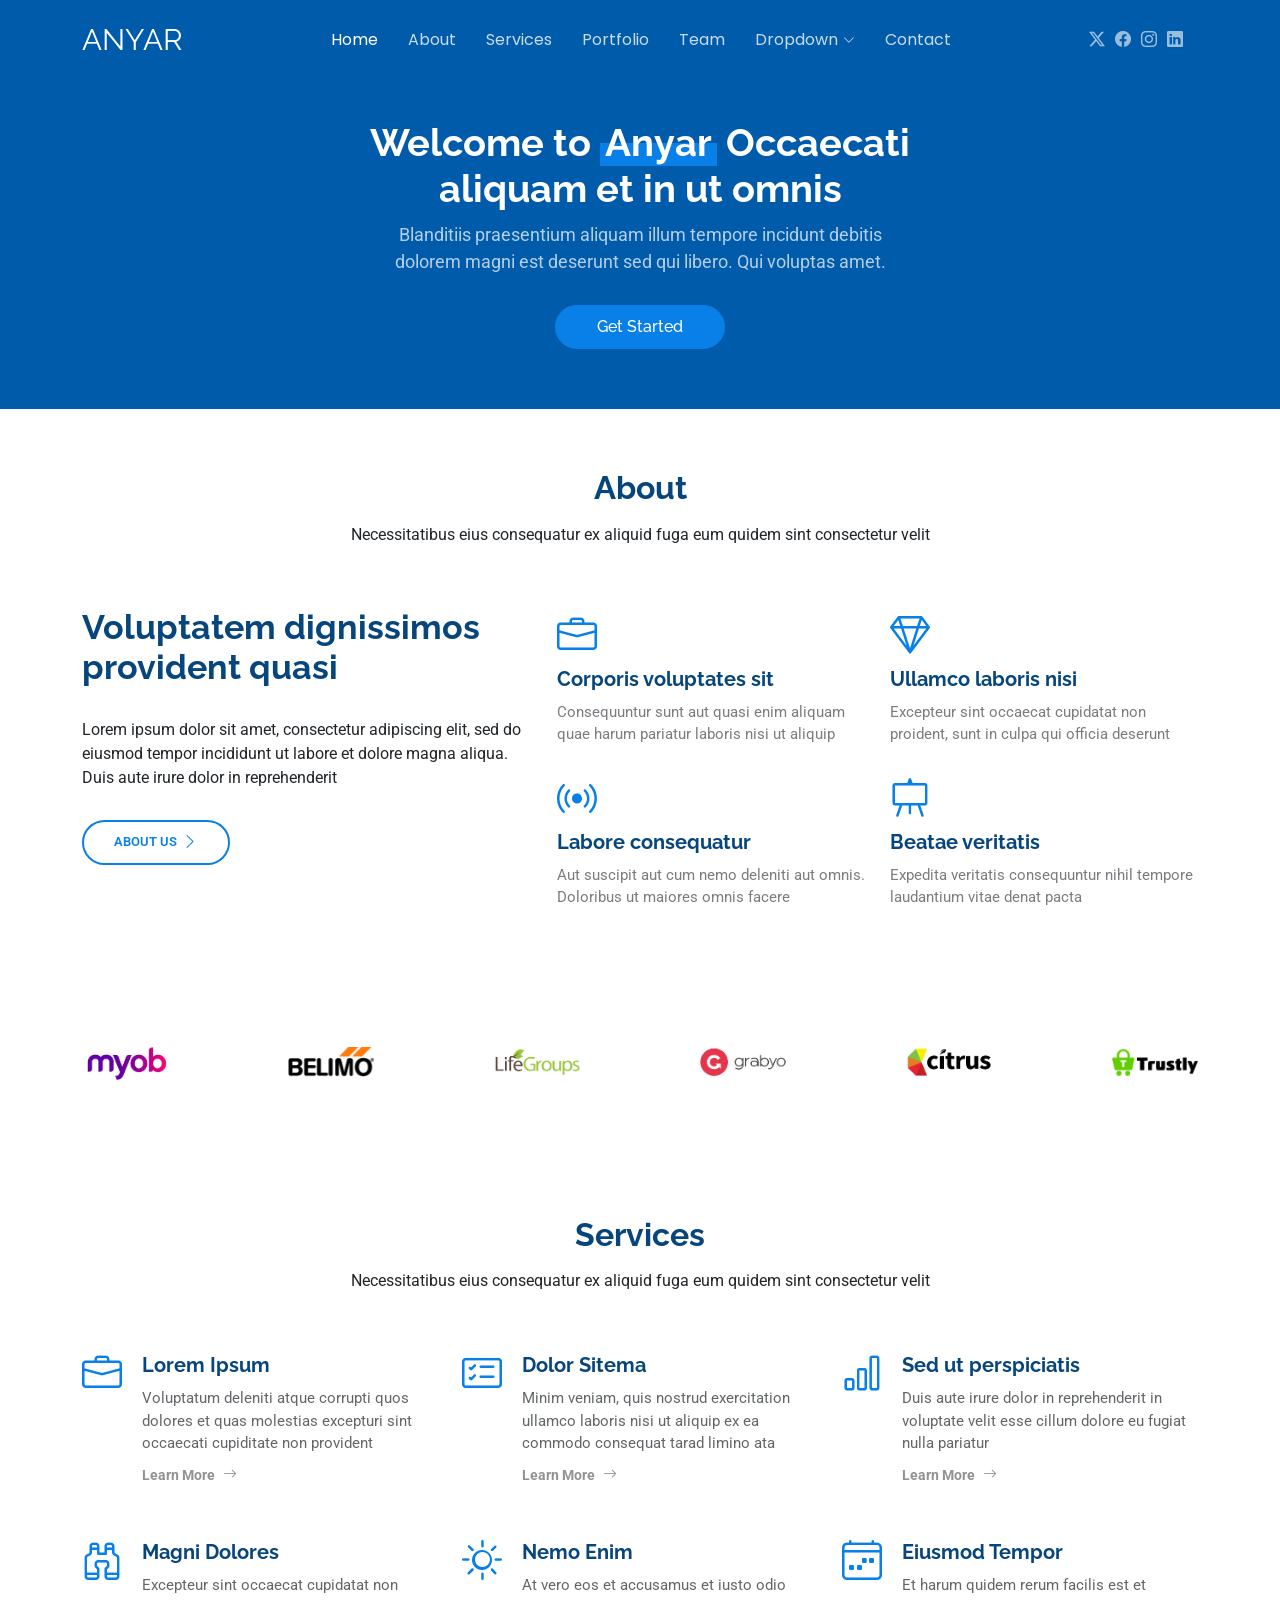
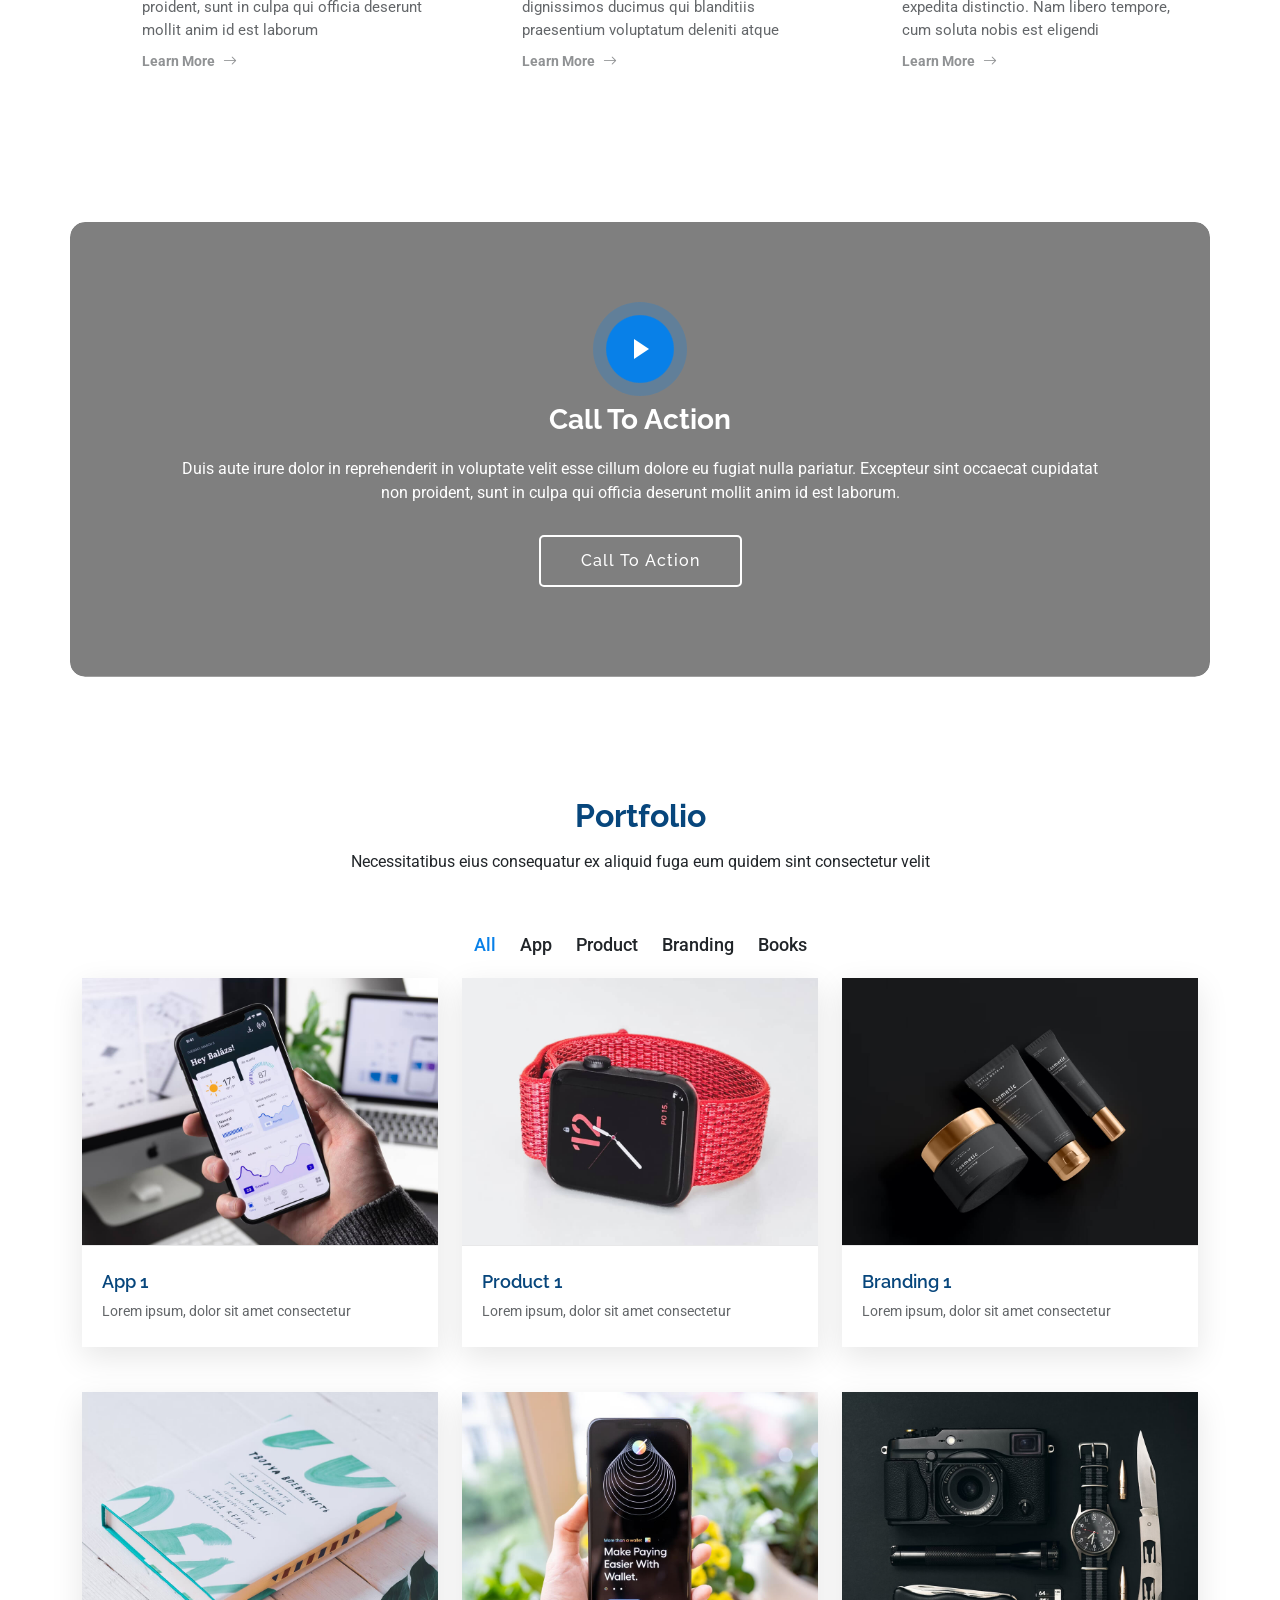
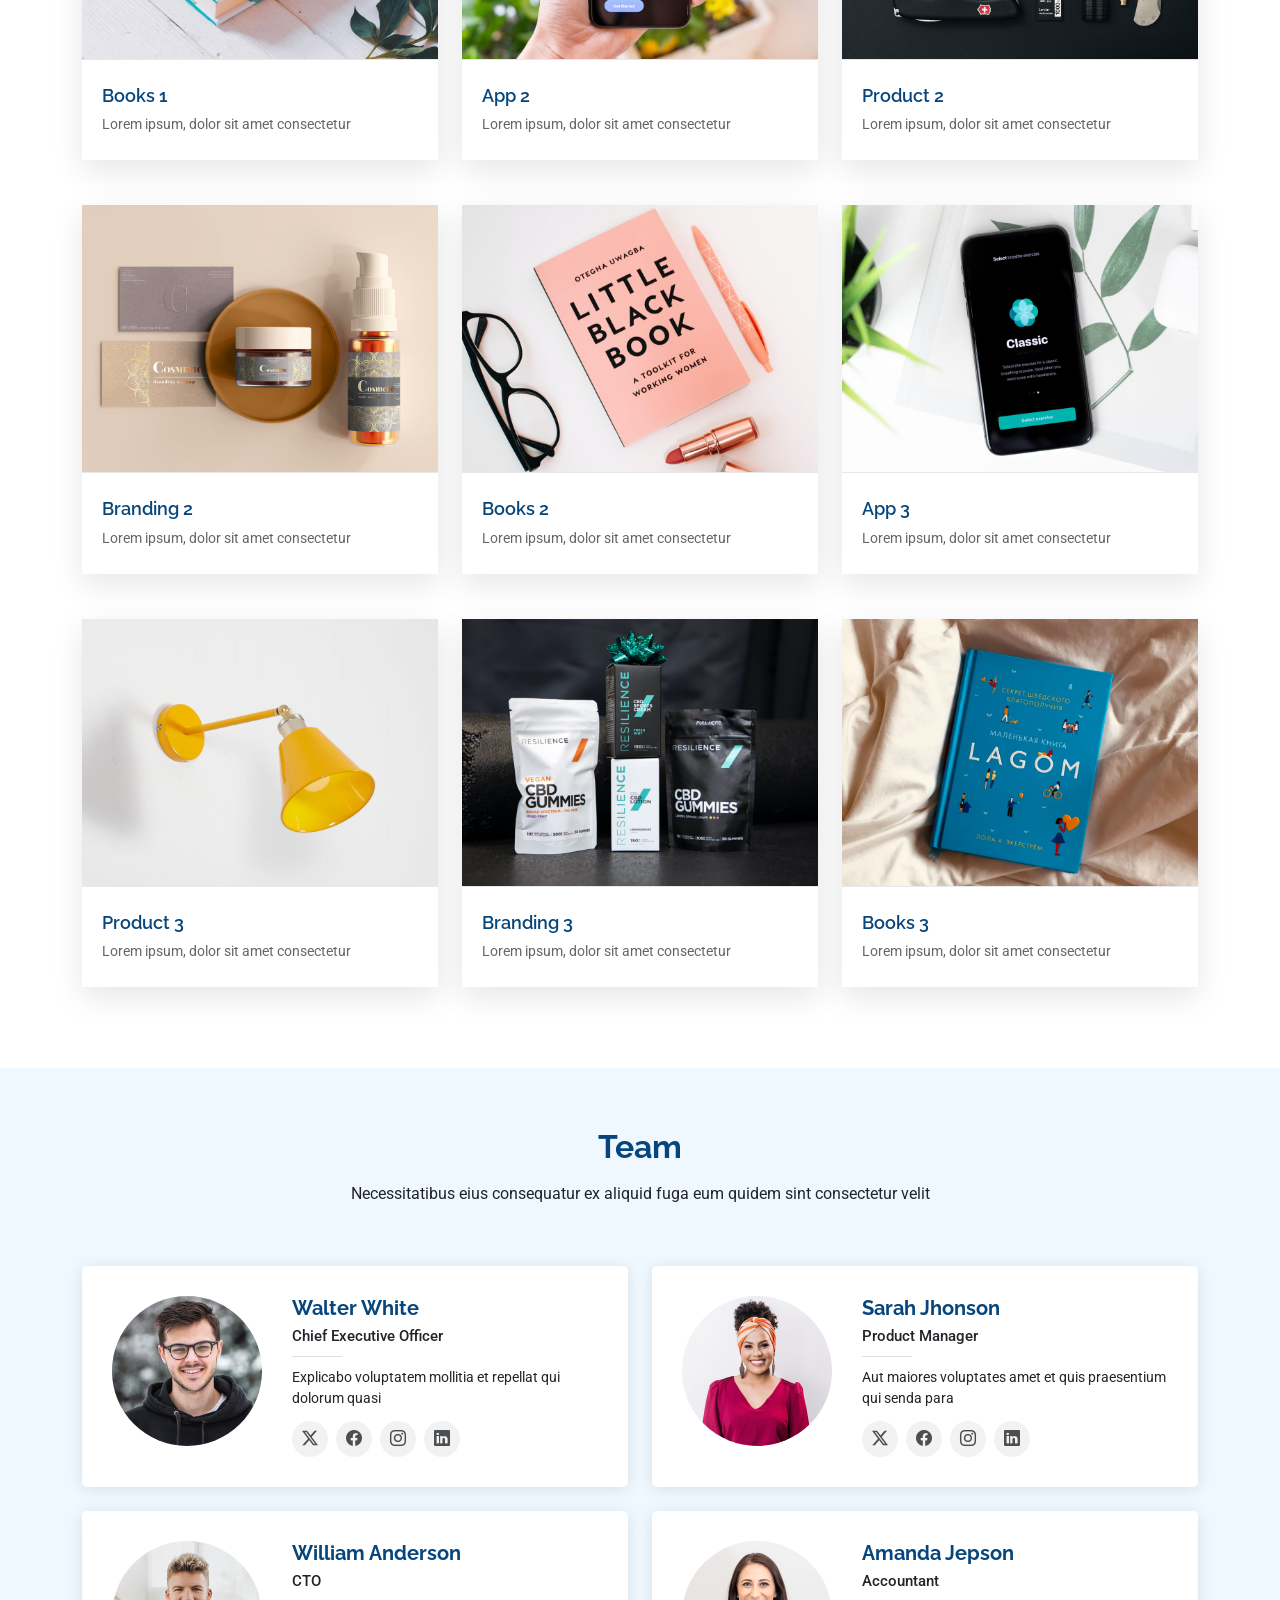
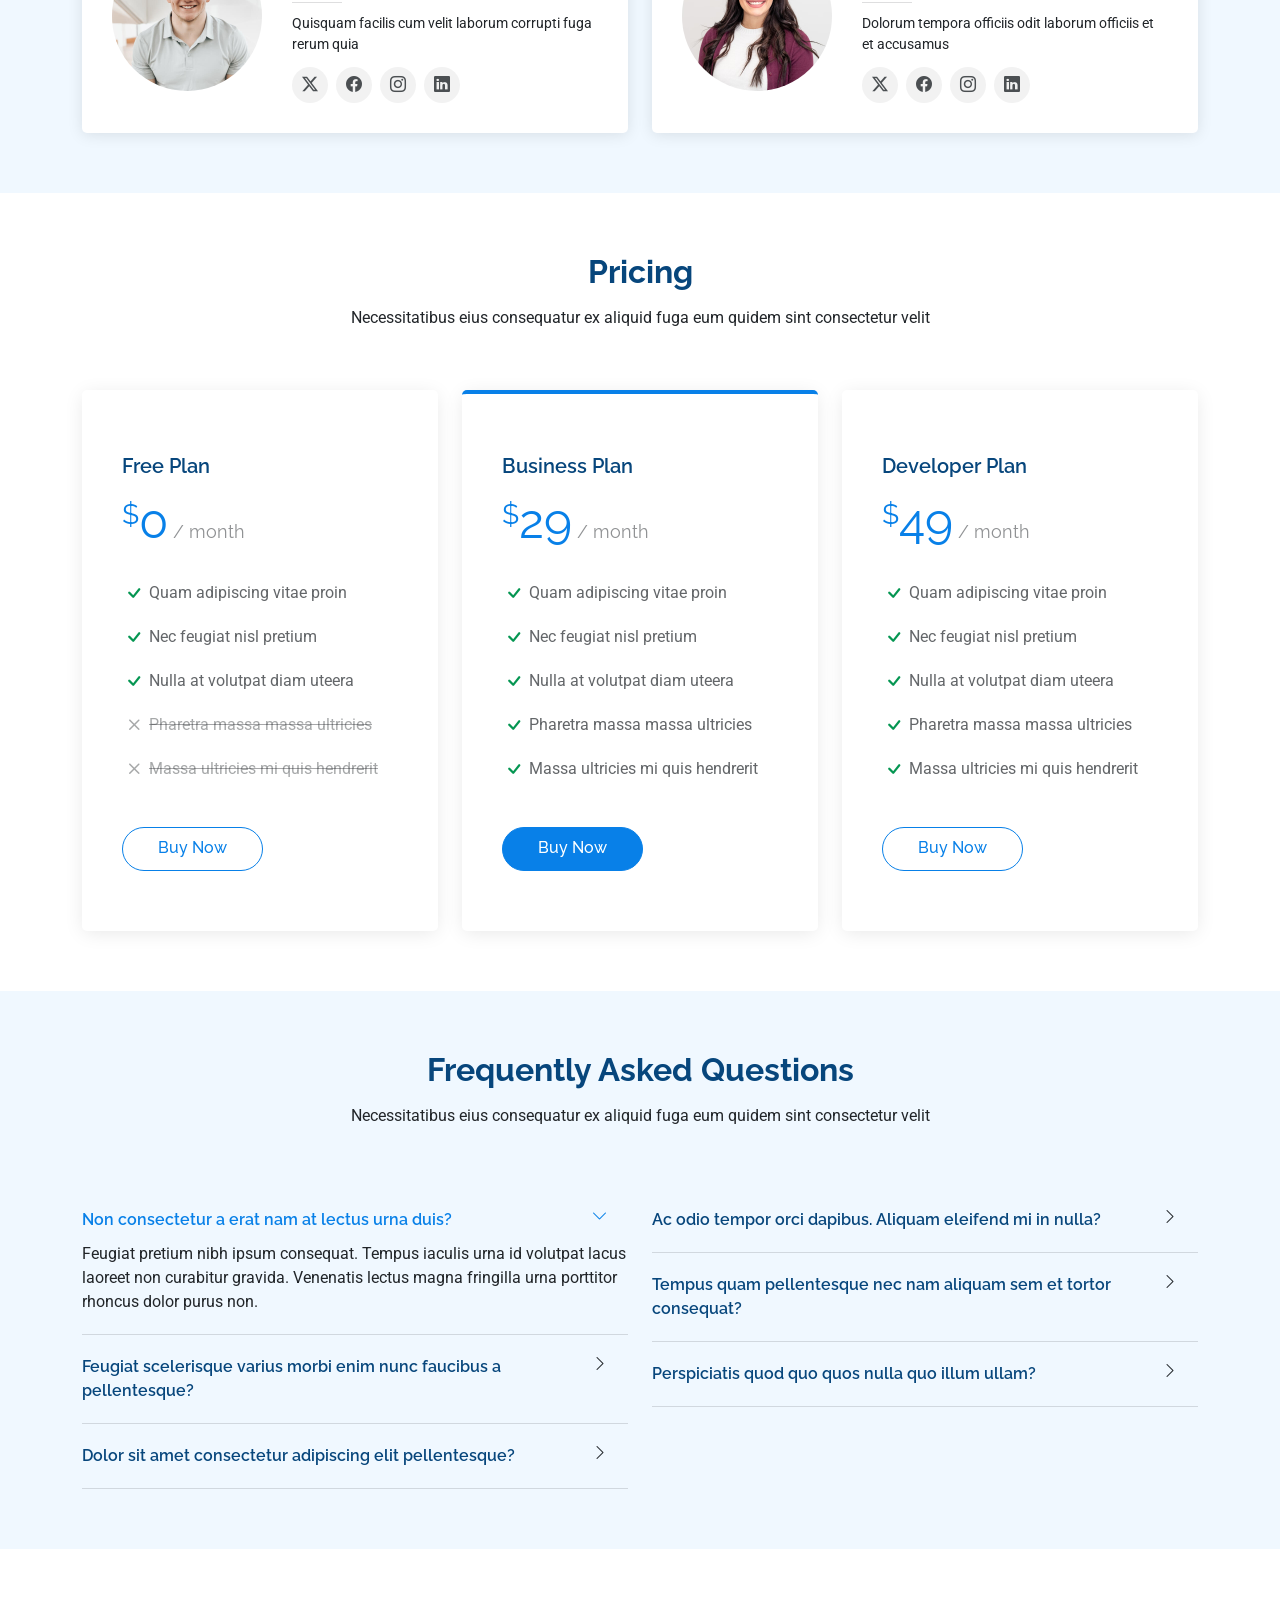
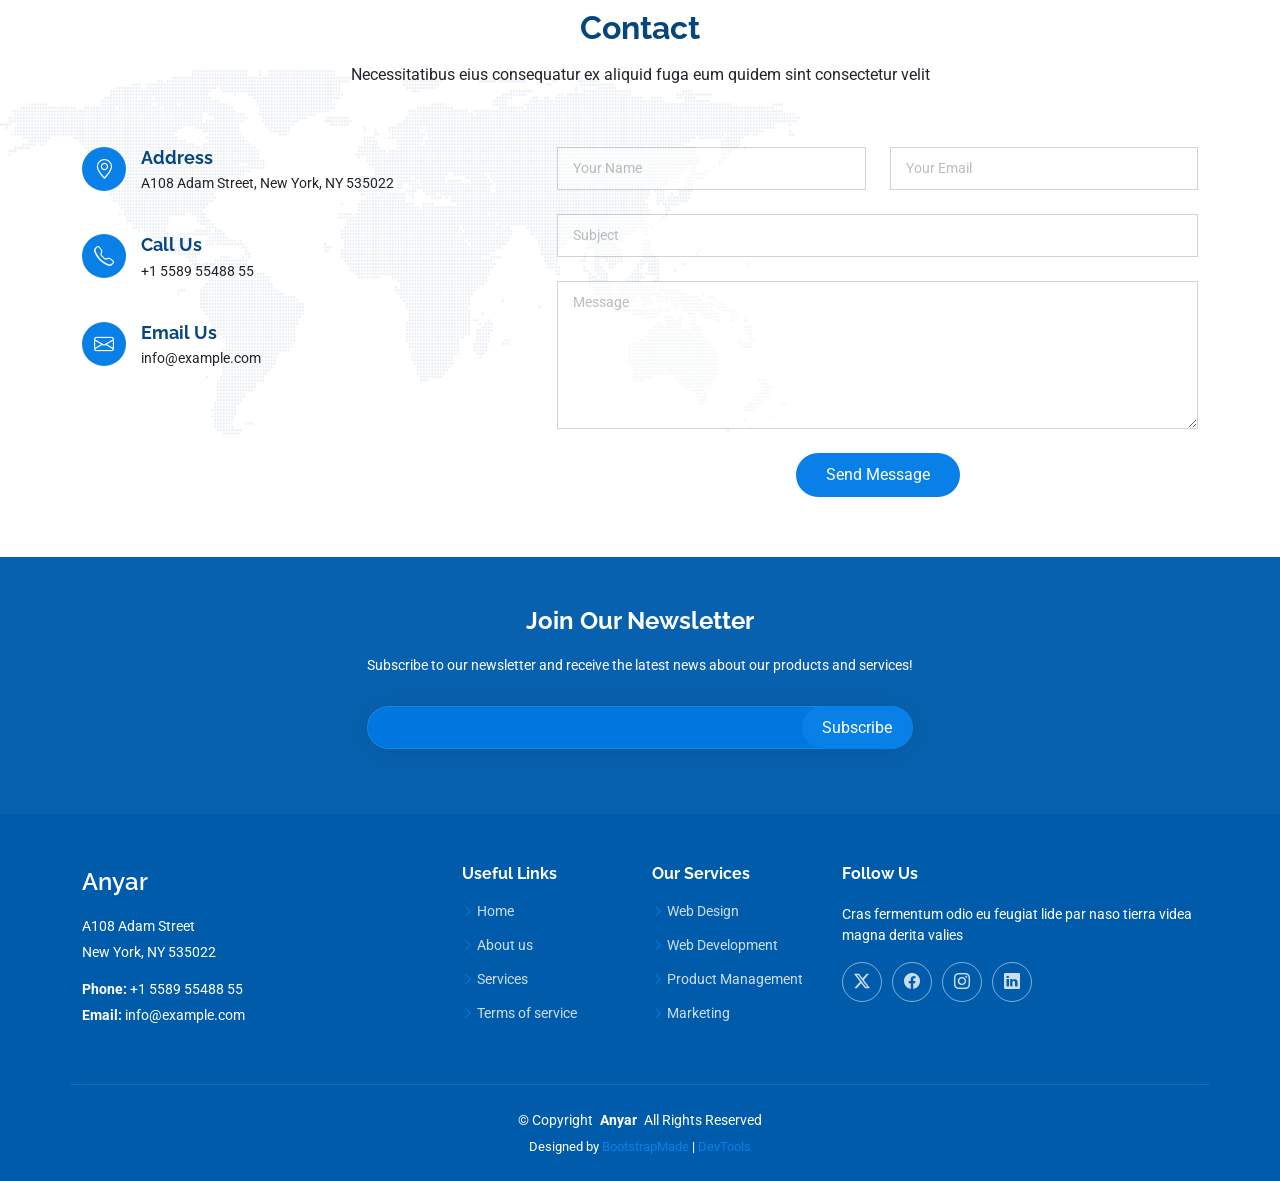
==== app_template/Anyar/index.html @ 9abf7237 "Prepare for deployment: add config and ensure all files are committed" ====
<!DOCTYPE html>
<html lang="en">

<head>
  <meta charset="utf-8">
  <meta content="width=device-width, initial-scale=1.0" name="viewport">
  <title>Index - Anyar Bootstrap Template</title>
  <meta name="description" content="">
  <meta name="keywords" content="">

  <!-- Favicons -->
  <link href="assets/img/favicon.png" rel="icon">
  <link href="assets/img/apple-touch-icon.png" rel="apple-touch-icon">

  <!-- Fonts -->
  <link href="https://fonts.googleapis.com" rel="preconnect">
  <link href="https://fonts.gstatic.com" rel="preconnect" crossorigin>
  <link href="https://fonts.googleapis.com/css2?family=Roboto:ital,wght@0,100;0,300;0,400;0,500;0,700;0,900;1,100;1,300;1,400;1,500;1,700;1,900&family=Poppins:ital,wght@0,100;0,200;0,300;0,400;0,500;0,600;0,700;0,800;0,900;1,100;1,200;1,300;1,400;1,500;1,600;1,700;1,800;1,900&family=Raleway:ital,wght@0,100;0,200;0,300;0,400;0,500;0,600;0,700;0,800;0,900;1,100;1,200;1,300;1,400;1,500;1,600;1,700;1,800;1,900&display=swap" rel="stylesheet">

  <!-- Vendor CSS Files -->
  <link href="assets/vendor/bootstrap/css/bootstrap.min.css" rel="stylesheet">
  <link href="assets/vendor/bootstrap-icons/bootstrap-icons.css" rel="stylesheet">
  <link href="assets/vendor/aos/aos.css" rel="stylesheet">
  <link href="assets/vendor/swiper/swiper-bundle.min.css" rel="stylesheet">
  <link href="assets/vendor/glightbox/css/glightbox.min.css" rel="stylesheet">

  <!-- Main CSS File -->
  <link href="assets/css/main.css" rel="stylesheet">

  <!-- =======================================================
  * Template Name: Anyar
  * Template URL: https://bootstrapmade.com/anyar-free-multipurpose-one-page-bootstrap-theme/
  * Updated: Aug 07 2024 with Bootstrap v5.3.3
  * Author: BootstrapMade.com
  * License: https://bootstrapmade.com/license/
  ======================================================== -->
</head>

<body class="index-page">

  <header id="header" class="header d-flex align-items-center fixed-top">
    <div class="container position-relative d-flex align-items-center justify-content-between">

      <a href="index.html" class="logo d-flex align-items-center me-auto me-xl-0">
        <!-- Uncomment the line below if you also wish to use an image logo -->
        <!-- <img src="assets/img/logo.png" alt=""> -->
        <h1 class="sitename">Anyar</h1>
      </a>

      <nav id="navmenu" class="navmenu">
        <ul>
          <li><a href="#hero" class="active">Home</a></li>
          <li><a href="#about">About</a></li>
          <li><a href="#services">Services</a></li>
          <li><a href="#portfolio">Portfolio</a></li>
          <li><a href="#team">Team</a></li>
          <li class="dropdown"><a href="#"><span>Dropdown</span> <i class="bi bi-chevron-down toggle-dropdown"></i></a>
            <ul>
              <li><a href="#">Dropdown 1</a></li>
              <li class="dropdown"><a href="#"><span>Deep Dropdown</span> <i class="bi bi-chevron-down toggle-dropdown"></i></a>
                <ul>
                  <li><a href="#">Deep Dropdown 1</a></li>
                  <li><a href="#">Deep Dropdown 2</a></li>
                  <li><a href="#">Deep Dropdown 3</a></li>
                  <li><a href="#">Deep Dropdown 4</a></li>
                  <li><a href="#">Deep Dropdown 5</a></li>
                </ul>
              </li>
              <li><a href="#">Dropdown 2</a></li>
              <li><a href="#">Dropdown 3</a></li>
              <li><a href="#">Dropdown 4</a></li>
            </ul>
          </li>
          <li><a href="#contact">Contact</a></li>
        </ul>
        <i class="mobile-nav-toggle d-xl-none bi bi-list"></i>
      </nav>

      <div class="header-social-links">
        <a href="#" class="twitter"><i class="bi bi-twitter-x"></i></a>
        <a href="#" class="facebook"><i class="bi bi-facebook"></i></a>
        <a href="#" class="instagram"><i class="bi bi-instagram"></i></a>
        <a href="#" class="linkedin"><i class="bi bi-linkedin"></i></a>
      </div>

    </div>
  </header>

  <main class="main">

    <!-- Hero Section -->
    <section id="hero" class="hero section dark-background">

      <div class="container">
        <div class="row justify-content-center">
          <div class="col-lg-6 text-center" data-aos="fade-up" data-aos-delay="100">
            <h2><span>Welcome to </span><span class="underlight">Anyar</span> <span>Occaecati aliquam et in ut omnis</span></h2>
            <p>Blanditiis praesentium aliquam illum tempore incidunt debitis dolorem magni est deserunt sed qui libero. Qui voluptas amet.</p>
            <a href="#about" class="btn-get-started">Get Started</a>
          </div>
        </div>
      </div>

    </section><!-- /Hero Section -->

    <!-- About Section -->
    <section id="about" class="about section">

      <!-- Section Title -->
      <div class="container section-title" data-aos="fade-up">
        <h2>About</h2>
        <p>Necessitatibus eius consequatur ex aliquid fuga eum quidem sint consectetur velit</p>
      </div><!-- End Section Title -->

      <div class="container">

        <div class="row gy-5">

          <div class="content col-xl-5 d-flex flex-column" data-aos="fade-up" data-aos-delay="100">
            <h3>Voluptatem dignissimos provident quasi</h3>
            <p>
              Lorem ipsum dolor sit amet, consectetur adipiscing elit, sed do eiusmod tempor incididunt ut labore et dolore magna aliqua. Duis aute irure dolor in reprehenderit
            </p>
            <a href="#" class="about-btn align-self-center align-self-xl-start"><span>About us</span> <i class="bi bi-chevron-right"></i></a>
          </div>

          <div class="col-xl-7" data-aos="fade-up" data-aos-delay="200">
            <div class="row gy-4">

              <div class="col-md-6 icon-box position-relative">
                <i class="bi bi-briefcase"></i>
                <h4><a href="" class="stretched-link">Corporis voluptates sit</a></h4>
                <p>Consequuntur sunt aut quasi enim aliquam quae harum pariatur laboris nisi ut aliquip</p>
              </div><!-- Icon-Box -->

              <div class="col-md-6 icon-box position-relative">
                <i class="bi bi-gem"></i>
                <h4><a href="" class="stretched-link">Ullamco laboris nisi</a></h4>
                <p>Excepteur sint occaecat cupidatat non proident, sunt in culpa qui officia deserunt</p>
              </div><!-- Icon-Box -->

              <div class="col-md-6 icon-box position-relative">
                <i class="bi bi-broadcast"></i>
                <h4><a href="" class="stretched-link">Labore consequatur</a></h4>
                <p>Aut suscipit aut cum nemo deleniti aut omnis. Doloribus ut maiores omnis facere</p>
              </div><!-- Icon-Box -->

              <div class="col-md-6 icon-box position-relative">
                <i class="bi bi-easel"></i>
                <h4><a href="" class="stretched-link">Beatae veritatis</a></h4>
                <p>Expedita veritatis consequuntur nihil tempore laudantium vitae denat pacta</p>
              </div><!-- Icon-Box -->

            </div>
          </div>

        </div>

      </div>

    </section><!-- /About Section -->

    <!-- Clients Section -->
    <section id="clients" class="clients section">

      <div class="container">

        <div class="swiper init-swiper">
          <script type="application/json" class="swiper-config">
            {
              "loop": true,
              "speed": 600,
              "autoplay": {
                "delay": 5000
              },
              "slidesPerView": "auto",
              "pagination": {
                "el": ".swiper-pagination",
                "type": "bullets",
                "clickable": true
              },
              "breakpoints": {
                "320": {
                  "slidesPerView": 2,
                  "spaceBetween": 40
                },
                "480": {
                  "slidesPerView": 3,
                  "spaceBetween": 60
                },
                "640": {
                  "slidesPerView": 4,
                  "spaceBetween": 80
                },
                "992": {
                  "slidesPerView": 6,
                  "spaceBetween": 120
                }
              }
            }
          </script>
          <div class="swiper-wrapper align-items-center">
            <div class="swiper-slide"><img src="assets/img/clients/client-1.png" class="img-fluid" alt=""></div>
            <div class="swiper-slide"><img src="assets/img/clients/client-2.png" class="img-fluid" alt=""></div>
            <div class="swiper-slide"><img src="assets/img/clients/client-3.png" class="img-fluid" alt=""></div>
            <div class="swiper-slide"><img src="assets/img/clients/client-4.png" class="img-fluid" alt=""></div>
            <div class="swiper-slide"><img src="assets/img/clients/client-5.png" class="img-fluid" alt=""></div>
            <div class="swiper-slide"><img src="assets/img/clients/client-6.png" class="img-fluid" alt=""></div>
            <div class="swiper-slide"><img src="assets/img/clients/client-7.png" class="img-fluid" alt=""></div>
            <div class="swiper-slide"><img src="assets/img/clients/client-8.png" class="img-fluid" alt=""></div>
          </div>
        </div>

      </div>

    </section><!-- /Clients Section -->

    <!-- Services Section -->
    <section id="services" class="services section">

      <!-- Section Title -->
      <div class="container section-title" data-aos="fade-up">
        <h2>Services</h2>
        <p>Necessitatibus eius consequatur ex aliquid fuga eum quidem sint consectetur velit</p>
      </div><!-- End Section Title -->

      <div class="container">

        <div class="row gy-4">

          <div class="col-lg-4 col-md-6 service-item d-flex" data-aos="fade-up" data-aos-delay="100">
            <div class="icon flex-shrink-0"><i class="bi bi-briefcase"></i></div>
            <div>
              <h4 class="title">Lorem Ipsum</h4>
              <p class="description">Voluptatum deleniti atque corrupti quos dolores et quas molestias excepturi sint occaecati cupiditate non provident</p>
              <a href="service-details.html" class="readmore stretched-link"><span>Learn More</span><i class="bi bi-arrow-right"></i></a>
            </div>
          </div>
          <!-- End Service Item -->

          <div class="col-lg-4 col-md-6 service-item d-flex" data-aos="fade-up" data-aos-delay="200">
            <div class="icon flex-shrink-0"><i class="bi bi-card-checklist"></i></div>
            <div>
              <h4 class="title">Dolor Sitema</h4>
              <p class="description">Minim veniam, quis nostrud exercitation ullamco laboris nisi ut aliquip ex ea commodo consequat tarad limino ata</p>
              <a href="service-details.html" class="readmore stretched-link"><span>Learn More</span><i class="bi bi-arrow-right"></i></a>
            </div>
          </div><!-- End Service Item -->

          <div class="col-lg-4 col-md-6 service-item d-flex" data-aos="fade-up" data-aos-delay="300">
            <div class="icon flex-shrink-0"><i class="bi bi-bar-chart"></i></div>
            <div>
              <h4 class="title">Sed ut perspiciatis</h4>
              <p class="description">Duis aute irure dolor in reprehenderit in voluptate velit esse cillum dolore eu fugiat nulla pariatur</p>
              <a href="service-details.html" class="readmore stretched-link"><span>Learn More</span><i class="bi bi-arrow-right"></i></a>
            </div>
          </div><!-- End Service Item -->

          <div class="col-lg-4 col-md-6 service-item d-flex" data-aos="fade-up" data-aos-delay="400">
            <div class="icon flex-shrink-0"><i class="bi bi-binoculars"></i></div>
            <div>
              <h4 class="title">Magni Dolores</h4>
              <p class="description">Excepteur sint occaecat cupidatat non proident, sunt in culpa qui officia deserunt mollit anim id est laborum</p>
              <a href="service-details.html" class="readmore stretched-link"><span>Learn More</span><i class="bi bi-arrow-right"></i></a>
            </div>
          </div><!-- End Service Item -->

          <div class="col-lg-4 col-md-6 service-item d-flex" data-aos="fade-up" data-aos-delay="500">
            <div class="icon flex-shrink-0"><i class="bi bi-brightness-high"></i></div>
            <div>
              <h4 class="title">Nemo Enim</h4>
              <p class="description">At vero eos et accusamus et iusto odio dignissimos ducimus qui blanditiis praesentium voluptatum deleniti atque</p>
              <a href="service-details.html" class="readmore stretched-link"><span>Learn More</span><i class="bi bi-arrow-right"></i></a>
            </div>
          </div><!-- End Service Item -->

          <div class="col-lg-4 col-md-6 service-item d-flex" data-aos="fade-up" data-aos-delay="600">
            <div class="icon flex-shrink-0"><i class="bi bi-calendar4-week"></i></div>
            <div>
              <h4 class="title">Eiusmod Tempor</h4>
              <p class="description">Et harum quidem rerum facilis est et expedita distinctio. Nam libero tempore, cum soluta nobis est eligendi</p>
              <a href="service-details.html" class="readmore stretched-link"><span>Learn More</span><i class="bi bi-arrow-right"></i></a>
            </div>
          </div><!-- End Service Item -->

        </div>

      </div>

    </section><!-- /Services Section -->

    <!-- Call To Action Section -->
    <section id="call-to-action" class="call-to-action section dark-background">

      <div class="container">
        <img src="assets/img/cta-bg.jpg" alt="">
        <div class="content row justify-content-center" data-aos="zoom-in" data-aos-delay="100">
          <div class="col-xl-10">
            <div class="text-center">
              <a href="https://www.youtube.com/watch?v=Y7f98aduVJ8" class="glightbox pulsating-play-btn"></a>
              <h3>Call To Action</h3>
              <p>Duis aute irure dolor in reprehenderit in voluptate velit esse cillum dolore eu fugiat nulla pariatur. Excepteur sint occaecat cupidatat non proident, sunt in culpa qui officia deserunt mollit anim id est laborum.</p>
              <a class="cta-btn" href="#">Call To Action</a>
            </div>
          </div>
        </div>
      </div>

    </section><!-- /Call To Action Section -->

    <!-- Portfolio Section -->
    <section id="portfolio" class="portfolio section">

      <!-- Section Title -->
      <div class="container section-title" data-aos="fade-up">
        <h2>Portfolio</h2>
        <p>Necessitatibus eius consequatur ex aliquid fuga eum quidem sint consectetur velit</p>
      </div><!-- End Section Title -->

      <div class="container">

        <div class="isotope-layout" data-default-filter="*" data-layout="masonry" data-sort="original-order">

          <ul class="portfolio-filters isotope-filters" data-aos="fade-up" data-aos-delay="100">
            <li data-filter="*" class="filter-active">All</li>
            <li data-filter=".filter-app">App</li>
            <li data-filter=".filter-product">Product</li>
            <li data-filter=".filter-branding">Branding</li>
            <li data-filter=".filter-books">Books</li>
          </ul><!-- End Portfolio Filters -->

          <div class="row gy-4 isotope-container" data-aos="fade-up" data-aos-delay="200">

            <div class="col-lg-4 col-md-6 portfolio-item isotope-item filter-app">
              <div class="portfolio-content h-100">
                <a href="assets/img/portfolio/app-1.jpg" data-gallery="portfolio-gallery-app" class="glightbox"><img src="assets/img/portfolio/app-1.jpg" class="img-fluid" alt=""></a>
                <div class="portfolio-info">
                  <h4><a href="portfolio-details.html" title="More Details">App 1</a></h4>
                  <p>Lorem ipsum, dolor sit amet consectetur</p>
                </div>
              </div>
            </div><!-- End Portfolio Item -->

            <div class="col-lg-4 col-md-6 portfolio-item isotope-item filter-product">
              <div class="portfolio-content h-100">
                <a href="assets/img/portfolio/product-1.jpg" data-gallery="portfolio-gallery-app" class="glightbox"><img src="assets/img/portfolio/product-1.jpg" class="img-fluid" alt=""></a>
                <div class="portfolio-info">
                  <h4><a href="portfolio-details.html" title="More Details">Product 1</a></h4>
                  <p>Lorem ipsum, dolor sit amet consectetur</p>
                </div>
              </div>
            </div><!-- End Portfolio Item -->

            <div class="col-lg-4 col-md-6 portfolio-item isotope-item filter-branding">
              <div class="portfolio-content h-100">
                <a href="assets/img/portfolio/branding-1.jpg" data-gallery="portfolio-gallery-app" class="glightbox"><img src="assets/img/portfolio/branding-1.jpg" class="img-fluid" alt=""></a>
                <div class="portfolio-info">
                  <h4><a href="portfolio-details.html" title="More Details">Branding 1</a></h4>
                  <p>Lorem ipsum, dolor sit amet consectetur</p>
                </div>
              </div>
            </div><!-- End Portfolio Item -->

            <div class="col-lg-4 col-md-6 portfolio-item isotope-item filter-books">
              <div class="portfolio-content h-100">
                <a href="assets/img/portfolio/books-1.jpg" data-gallery="portfolio-gallery-app" class="glightbox"><img src="assets/img/portfolio/books-1.jpg" class="img-fluid" alt=""></a>
                <div class="portfolio-info">
                  <h4><a href="portfolio-details.html" title="More Details">Books 1</a></h4>
                  <p>Lorem ipsum, dolor sit amet consectetur</p>
                </div>
              </div>
            </div><!-- End Portfolio Item -->

            <div class="col-lg-4 col-md-6 portfolio-item isotope-item filter-app">
              <div class="portfolio-content h-100">
                <a href="assets/img/portfolio/app-2.jpg" data-gallery="portfolio-gallery-app" class="glightbox"><img src="assets/img/portfolio/app-2.jpg" class="img-fluid" alt=""></a>
                <div class="portfolio-info">
                  <h4><a href="portfolio-details.html" title="More Details">App 2</a></h4>
                  <p>Lorem ipsum, dolor sit amet consectetur</p>
                </div>
              </div>
            </div><!-- End Portfolio Item -->

            <div class="col-lg-4 col-md-6 portfolio-item isotope-item filter-product">
              <div class="portfolio-content h-100">
                <a href="assets/img/portfolio/product-2.jpg" data-gallery="portfolio-gallery-app" class="glightbox"><img src="assets/img/portfolio/product-2.jpg" class="img-fluid" alt=""></a>
                <div class="portfolio-info">
                  <h4><a href="portfolio-details.html" title="More Details">Product 2</a></h4>
                  <p>Lorem ipsum, dolor sit amet consectetur</p>
                </div>
              </div>
            </div><!-- End Portfolio Item -->

            <div class="col-lg-4 col-md-6 portfolio-item isotope-item filter-branding">
              <div class="portfolio-content h-100">
                <a href="assets/img/portfolio/branding-2.jpg" data-gallery="portfolio-gallery-app" class="glightbox"><img src="assets/img/portfolio/branding-2.jpg" class="img-fluid" alt=""></a>
                <div class="portfolio-info">
                  <h4><a href="portfolio-details.html" title="More Details">Branding 2</a></h4>
                  <p>Lorem ipsum, dolor sit amet consectetur</p>
                </div>
              </div>
            </div><!-- End Portfolio Item -->

            <div class="col-lg-4 col-md-6 portfolio-item isotope-item filter-books">
              <div class="portfolio-content h-100">
                <a href="assets/img/portfolio/books-2.jpg" data-gallery="portfolio-gallery-app" class="glightbox"><img src="assets/img/portfolio/books-2.jpg" class="img-fluid" alt=""></a>
                <div class="portfolio-info">
                  <h4><a href="portfolio-details.html" title="More Details">Books 2</a></h4>
                  <p>Lorem ipsum, dolor sit amet consectetur</p>
                </div>
              </div>
            </div><!-- End Portfolio Item -->

            <div class="col-lg-4 col-md-6 portfolio-item isotope-item filter-app">
              <div class="portfolio-content h-100">
                <a href="assets/img/portfolio/app-3.jpg" data-gallery="portfolio-gallery-app" class="glightbox"><img src="assets/img/portfolio/app-3.jpg" class="img-fluid" alt=""></a>
                <div class="portfolio-info">
                  <h4><a href="portfolio-details.html" title="More Details">App 3</a></h4>
                  <p>Lorem ipsum, dolor sit amet consectetur</p>
                </div>
              </div>
            </div><!-- End Portfolio Item -->

            <div class="col-lg-4 col-md-6 portfolio-item isotope-item filter-product">
              <div class="portfolio-content h-100">
                <a href="assets/img/portfolio/product-3.jpg" data-gallery="portfolio-gallery-app" class="glightbox"><img src="assets/img/portfolio/product-3.jpg" class="img-fluid" alt=""></a>
                <div class="portfolio-info">
                  <h4><a href="portfolio-details.html" title="More Details">Product 3</a></h4>
                  <p>Lorem ipsum, dolor sit amet consectetur</p>
                </div>
              </div>
            </div><!-- End Portfolio Item -->

            <div class="col-lg-4 col-md-6 portfolio-item isotope-item filter-branding">
              <div class="portfolio-content h-100">
                <a href="assets/img/portfolio/branding-3.jpg" data-gallery="portfolio-gallery-app" class="glightbox"><img src="assets/img/portfolio/branding-3.jpg" class="img-fluid" alt=""></a>
                <div class="portfolio-info">
                  <h4><a href="portfolio-details.html" title="More Details">Branding 3</a></h4>
                  <p>Lorem ipsum, dolor sit amet consectetur</p>
                </div>
              </div>
            </div><!-- End Portfolio Item -->

            <div class="col-lg-4 col-md-6 portfolio-item isotope-item filter-books">
              <div class="portfolio-content h-100">
                <a href="assets/img/portfolio/books-3.jpg" data-gallery="portfolio-gallery-app" class="glightbox"><img src="assets/img/portfolio/books-3.jpg" class="img-fluid" alt=""></a>
                <div class="portfolio-info">
                  <h4><a href="portfolio-details.html" title="More Details">Books 3</a></h4>
                  <p>Lorem ipsum, dolor sit amet consectetur</p>
                </div>
              </div>
            </div><!-- End Portfolio Item -->

          </div><!-- End Portfolio Container -->

        </div>

      </div>

    </section><!-- /Portfolio Section -->

    <!-- Team Section -->
    <section id="team" class="team section light-background">

      <!-- Section Title -->
      <div class="container section-title" data-aos="fade-up">
        <h2>Team</h2>
        <p>Necessitatibus eius consequatur ex aliquid fuga eum quidem sint consectetur velit</p>
      </div><!-- End Section Title -->

      <div class="container">

        <div class="row gy-4">

          <div class="col-lg-6" data-aos="fade-up" data-aos-delay="100">
            <div class="team-member d-flex align-items-start">
              <div class="pic"><img src="assets/img/team/team-1.jpg" class="img-fluid" alt=""></div>
              <div class="member-info">
                <h4>Walter White</h4>
                <span>Chief Executive Officer</span>
                <p>Explicabo voluptatem mollitia et repellat qui dolorum quasi</p>
                <div class="social">
                  <a href=""><i class="bi bi-twitter-x"></i></a>
                  <a href=""><i class="bi bi-facebook"></i></a>
                  <a href=""><i class="bi bi-instagram"></i></a>
                  <a href=""> <i class="bi bi-linkedin"></i> </a>
                </div>
              </div>
            </div>
          </div><!-- End Team Member -->

          <div class="col-lg-6" data-aos="fade-up" data-aos-delay="200">
            <div class="team-member d-flex align-items-start">
              <div class="pic"><img src="assets/img/team/team-2.jpg" class="img-fluid" alt=""></div>
              <div class="member-info">
                <h4>Sarah Jhonson</h4>
                <span>Product Manager</span>
                <p>Aut maiores voluptates amet et quis praesentium qui senda para</p>
                <div class="social">
                  <a href=""><i class="bi bi-twitter-x"></i></a>
                  <a href=""><i class="bi bi-facebook"></i></a>
                  <a href=""><i class="bi bi-instagram"></i></a>
                  <a href=""> <i class="bi bi-linkedin"></i> </a>
                </div>
              </div>
            </div>
          </div><!-- End Team Member -->

          <div class="col-lg-6" data-aos="fade-up" data-aos-delay="300">
            <div class="team-member d-flex align-items-start">
              <div class="pic"><img src="assets/img/team/team-3.jpg" class="img-fluid" alt=""></div>
              <div class="member-info">
                <h4>William Anderson</h4>
                <span>CTO</span>
                <p>Quisquam facilis cum velit laborum corrupti fuga rerum quia</p>
                <div class="social">
                  <a href=""><i class="bi bi-twitter-x"></i></a>
                  <a href=""><i class="bi bi-facebook"></i></a>
                  <a href=""><i class="bi bi-instagram"></i></a>
                  <a href=""> <i class="bi bi-linkedin"></i> </a>
                </div>
              </div>
            </div>
          </div><!-- End Team Member -->

          <div class="col-lg-6" data-aos="fade-up" data-aos-delay="400">
            <div class="team-member d-flex align-items-start">
              <div class="pic"><img src="assets/img/team/team-4.jpg" class="img-fluid" alt=""></div>
              <div class="member-info">
                <h4>Amanda Jepson</h4>
                <span>Accountant</span>
                <p>Dolorum tempora officiis odit laborum officiis et et accusamus</p>
                <div class="social">
                  <a href=""><i class="bi bi-twitter-x"></i></a>
                  <a href=""><i class="bi bi-facebook"></i></a>
                  <a href=""><i class="bi bi-instagram"></i></a>
                  <a href=""> <i class="bi bi-linkedin"></i> </a>
                </div>
              </div>
            </div>
          </div><!-- End Team Member -->

        </div>

      </div>

    </section><!-- /Team Section -->

    <!-- Pricing Section -->
    <section id="pricing" class="pricing section">

      <!-- Section Title -->
      <div class="container section-title" data-aos="fade-up">
        <h2>Pricing</h2>
        <p>Necessitatibus eius consequatur ex aliquid fuga eum quidem sint consectetur velit</p>
      </div><!-- End Section Title -->

      <div class="container">

        <div class="row gy-4">

          <div class="col-lg-4" data-aos="zoom-in" data-aos-delay="100">
            <div class="pricing-item">
              <h3>Free Plan</h3>
              <h4><sup>$</sup>0<span> / month</span></h4>
              <ul>
                <li><i class="bi bi-check"></i> <span>Quam adipiscing vitae proin</span></li>
                <li><i class="bi bi-check"></i> <span>Nec feugiat nisl pretium</span></li>
                <li><i class="bi bi-check"></i> <span>Nulla at volutpat diam uteera</span></li>
                <li class="na"><i class="bi bi-x"></i> <span>Pharetra massa massa ultricies</span></li>
                <li class="na"><i class="bi bi-x"></i> <span>Massa ultricies mi quis hendrerit</span></li>
              </ul>
              <a href="#" class="buy-btn">Buy Now</a>
            </div>
          </div><!-- End Pricing Item -->

          <div class="col-lg-4" data-aos="zoom-in" data-aos-delay="200">
            <div class="pricing-item featured">
              <h3>Business Plan</h3>
              <h4><sup>$</sup>29<span> / month</span></h4>
              <ul>
                <li><i class="bi bi-check"></i> <span>Quam adipiscing vitae proin</span></li>
                <li><i class="bi bi-check"></i> <span>Nec feugiat nisl pretium</span></li>
                <li><i class="bi bi-check"></i> <span>Nulla at volutpat diam uteera</span></li>
                <li><i class="bi bi-check"></i> <span>Pharetra massa massa ultricies</span></li>
                <li><i class="bi bi-check"></i> <span>Massa ultricies mi quis hendrerit</span></li>
              </ul>
              <a href="#" class="buy-btn">Buy Now</a>
            </div>
          </div><!-- End Pricing Item -->

          <div class="col-lg-4" data-aos="zoom-in" data-aos-delay="300">
            <div class="pricing-item">
              <h3>Developer Plan</h3>
              <h4><sup>$</sup>49<span> / month</span></h4>
              <ul>
                <li><i class="bi bi-check"></i> <span>Quam adipiscing vitae proin</span></li>
                <li><i class="bi bi-check"></i> <span>Nec feugiat nisl pretium</span></li>
                <li><i class="bi bi-check"></i> <span>Nulla at volutpat diam uteera</span></li>
                <li><i class="bi bi-check"></i> <span>Pharetra massa massa ultricies</span></li>
                <li><i class="bi bi-check"></i> <span>Massa ultricies mi quis hendrerit</span></li>
              </ul>
              <a href="#" class="buy-btn">Buy Now</a>
            </div>
          </div><!-- End Pricing Item -->

        </div>

      </div>

    </section><!-- /Pricing Section -->

    <!-- Faq Section -->
    <section id="faq" class="faq section light-background">

      <!-- Section Title -->
      <div class="container section-title" data-aos="fade-up">
        <h2>Frequently Asked Questions</h2>
        <p>Necessitatibus eius consequatur ex aliquid fuga eum quidem sint consectetur velit</p>
      </div><!-- End Section Title -->

      <div class="container">

        <div class="row">

          <div class="col-lg-6" data-aos="fade-up" data-aos-delay="100">

            <div class="faq-container">

              <div class="faq-item faq-active">
                <h3>Non consectetur a erat nam at lectus urna duis?</h3>
                <div class="faq-content">
                  <p>Feugiat pretium nibh ipsum consequat. Tempus iaculis urna id volutpat lacus laoreet non curabitur gravida. Venenatis lectus magna fringilla urna porttitor rhoncus dolor purus non.</p>
                </div>
                <i class="faq-toggle bi bi-chevron-right"></i>
              </div><!-- End Faq item-->

              <div class="faq-item">
                <h3>Feugiat scelerisque varius morbi enim nunc faucibus a pellentesque?</h3>
                <div class="faq-content">
                  <p>Dolor sit amet consectetur adipiscing elit pellentesque habitant morbi. Id interdum velit laoreet id donec ultrices. Fringilla phasellus faucibus scelerisque eleifend donec pretium. Est pellentesque elit ullamcorper dignissim. Mauris ultrices eros in cursus turpis massa tincidunt dui.</p>
                </div>
                <i class="faq-toggle bi bi-chevron-right"></i>
              </div><!-- End Faq item-->

              <div class="faq-item">
                <h3>Dolor sit amet consectetur adipiscing elit pellentesque?</h3>
                <div class="faq-content">
                  <p>Eleifend mi in nulla posuere sollicitudin aliquam ultrices sagittis orci. Faucibus pulvinar elementum integer enim. Sem nulla pharetra diam sit amet nisl suscipit. Rutrum tellus pellentesque eu tincidunt. Lectus urna duis convallis convallis tellus. Urna molestie at elementum eu facilisis sed odio morbi quis</p>
                </div>
                <i class="faq-toggle bi bi-chevron-right"></i>
              </div><!-- End Faq item-->

            </div>

          </div><!-- End Faq Column-->

          <div class="col-lg-6" data-aos="fade-up" data-aos-delay="200">

            <div class="faq-container">

              <div class="faq-item">
                <h3>Ac odio tempor orci dapibus. Aliquam eleifend mi in nulla?</h3>
                <div class="faq-content">
                  <p>Dolor sit amet consectetur adipiscing elit pellentesque habitant morbi. Id interdum velit laoreet id donec ultrices. Fringilla phasellus faucibus scelerisque eleifend donec pretium. Est pellentesque elit ullamcorper dignissim. Mauris ultrices eros in cursus turpis massa tincidunt dui.</p>
                </div>
                <i class="faq-toggle bi bi-chevron-right"></i>
              </div><!-- End Faq item-->

              <div class="faq-item">
                <h3>Tempus quam pellentesque nec nam aliquam sem et tortor consequat?</h3>
                <div class="faq-content">
                  <p>Molestie a iaculis at erat pellentesque adipiscing commodo. Dignissim suspendisse in est ante in. Nunc vel risus commodo viverra maecenas accumsan. Sit amet nisl suscipit adipiscing bibendum est. Purus gravida quis blandit turpis cursus in</p>
                </div>
                <i class="faq-toggle bi bi-chevron-right"></i>
              </div><!-- End Faq item-->

              <div class="faq-item">
                <h3>Perspiciatis quod quo quos nulla quo illum ullam?</h3>
                <div class="faq-content">
                  <p>Enim ea facilis quaerat voluptas quidem et dolorem. Quis et consequatur non sed in suscipit sequi. Distinctio ipsam dolore et.</p>
                </div>
                <i class="faq-toggle bi bi-chevron-right"></i>
              </div><!-- End Faq item-->

            </div>

          </div><!-- End Faq Column-->

        </div>

      </div>

    </section><!-- /Faq Section -->

    <!-- Contact Section -->
    <section id="contact" class="contact section">

      <!-- Section Title -->
      <div class="container section-title" data-aos="fade-up">
        <h2>Contact</h2>
        <p>Necessitatibus eius consequatur ex aliquid fuga eum quidem sint consectetur velit</p>
      </div><!-- End Section Title -->

      <div class="container position-relative" data-aos="fade-up" data-aos-delay="100">

        <div class="row gy-4">

          <div class="col-lg-5">
            <div class="info-item d-flex" data-aos="fade-up" data-aos-delay="200">
              <i class="bi bi-geo-alt flex-shrink-0"></i>
              <div>
                <h3>Address</h3>
                <p>A108 Adam Street, New York, NY 535022</p>
              </div>
            </div><!-- End Info Item -->

            <div class="info-item d-flex" data-aos="fade-up" data-aos-delay="300">
              <i class="bi bi-telephone flex-shrink-0"></i>
              <div>
                <h3>Call Us</h3>
                <p>+1 5589 55488 55</p>
              </div>
            </div><!-- End Info Item -->

            <div class="info-item d-flex" data-aos="fade-up" data-aos-delay="400">
              <i class="bi bi-envelope flex-shrink-0"></i>
              <div>
                <h3>Email Us</h3>
                <p>info@example.com</p>
              </div>
            </div><!-- End Info Item -->

          </div>

          <div class="col-lg-7">
            <form action="forms/contact.php" method="post" class="php-email-form" data-aos="fade-up" data-aos-delay="500">
              <div class="row gy-4">

                <div class="col-md-6">
                  <input type="text" name="name" class="form-control" placeholder="Your Name" required="">
                </div>

                <div class="col-md-6 ">
                  <input type="email" class="form-control" name="email" placeholder="Your Email" required="">
                </div>

                <div class="col-md-12">
                  <input type="text" class="form-control" name="subject" placeholder="Subject" required="">
                </div>

                <div class="col-md-12">
                  <textarea class="form-control" name="message" rows="6" placeholder="Message" required=""></textarea>
                </div>

                <div class="col-md-12 text-center">
                  <div class="loading">Loading</div>
                  <div class="error-message"></div>
                  <div class="sent-message">Your message has been sent. Thank you!</div>

                  <button type="submit">Send Message</button>
                </div>

              </div>
            </form>
          </div><!-- End Contact Form -->

        </div>

      </div>

    </section><!-- /Contact Section -->

  </main>

  <footer id="footer" class="footer dark-background">

    <div class="footer-newsletter">
      <div class="container">
        <div class="row justify-content-center text-center">
          <div class="col-lg-6">
            <h4>Join Our Newsletter</h4>
            <p>Subscribe to our newsletter and receive the latest news about our products and services!</p>
            <form action="forms/newsletter.php" method="post" class="php-email-form">
              <div class="newsletter-form"><input type="email" name="email"><input type="submit" value="Subscribe"></div>
              <div class="loading">Loading</div>
              <div class="error-message"></div>
              <div class="sent-message">Your subscription request has been sent. Thank you!</div>
            </form>
          </div>
        </div>
      </div>
    </div>

    <div class="container footer-top">
      <div class="row gy-4">
        <div class="col-lg-4 col-md-6 footer-about">
          <a href="index.html" class="d-flex align-items-center">
            <span class="sitename">Anyar</span>
          </a>
          <div class="footer-contact pt-3">
            <p>A108 Adam Street</p>
            <p>New York, NY 535022</p>
            <p class="mt-3"><strong>Phone:</strong> <span>+1 5589 55488 55</span></p>
            <p><strong>Email:</strong> <span>info@example.com</span></p>
          </div>
        </div>

        <div class="col-lg-2 col-md-3 footer-links">
          <h4>Useful Links</h4>
          <ul>
            <li><i class="bi bi-chevron-right"></i> <a href="#">Home</a></li>
            <li><i class="bi bi-chevron-right"></i> <a href="#">About us</a></li>
            <li><i class="bi bi-chevron-right"></i> <a href="#">Services</a></li>
            <li><i class="bi bi-chevron-right"></i> <a href="#">Terms of service</a></li>
          </ul>
        </div>

        <div class="col-lg-2 col-md-3 footer-links">
          <h4>Our Services</h4>
          <ul>
            <li><i class="bi bi-chevron-right"></i> <a href="#">Web Design</a></li>
            <li><i class="bi bi-chevron-right"></i> <a href="#">Web Development</a></li>
            <li><i class="bi bi-chevron-right"></i> <a href="#">Product Management</a></li>
            <li><i class="bi bi-chevron-right"></i> <a href="#">Marketing</a></li>
          </ul>
        </div>

        <div class="col-lg-4 col-md-12">
          <h4>Follow Us</h4>
          <p>Cras fermentum odio eu feugiat lide par naso tierra videa magna derita valies</p>
          <div class="social-links d-flex">
            <a href=""><i class="bi bi-twitter-x"></i></a>
            <a href=""><i class="bi bi-facebook"></i></a>
            <a href=""><i class="bi bi-instagram"></i></a>
            <a href=""><i class="bi bi-linkedin"></i></a>
          </div>
        </div>

      </div>
    </div>

    <div class="container copyright text-center mt-4">
      <p>© <span>Copyright</span> <strong class="px-1 sitename">Anyar</strong> <span>All Rights Reserved</span></p>
      <div class="credits">
        <!-- All the links in the footer should remain intact. -->
        <!-- You can delete the links only if you've purchased the pro version. -->
        <!-- Licensing information: https://bootstrapmade.com/license/ -->
        <!-- Purchase the pro version with working PHP/AJAX contact form: [buy-url] -->
        Designed by <a href="https://bootstrapmade.com/">BootstrapMade</a> | <a href="https://bootstrapmade.com/tools/">DevTools</a>
      </div>
    </div>

  </footer>

  <!-- Scroll Top -->
  <a href="#" id="scroll-top" class="scroll-top d-flex align-items-center justify-content-center"><i class="bi bi-arrow-up-short"></i></a>

  <!-- Preloader -->
  <div id="preloader"></div>

  <!-- Vendor JS Files -->
  <script src="assets/vendor/bootstrap/js/bootstrap.bundle.min.js"></script>
  <script src="assets/vendor/php-email-form/validate.js"></script>
  <script src="assets/vendor/aos/aos.js"></script>
  <script src="assets/vendor/swiper/swiper-bundle.min.js"></script>
  <script src="assets/vendor/glightbox/js/glightbox.min.js"></script>
  <script src="assets/vendor/imagesloaded/imagesloaded.pkgd.min.js"></script>
  <script src="assets/vendor/isotope-layout/isotope.pkgd.min.js"></script>

  <!-- Main JS File -->
  <script src="assets/js/main.js"></script>

</body>

</html>
---- app_template/Anyar/assets/css/main.css ----
/**
* Template Name: Anyar
* Template URL: https://bootstrapmade.com/anyar-free-multipurpose-one-page-bootstrap-theme/
* Updated: Aug 07 2024 with Bootstrap v5.3.3
* Author: BootstrapMade.com
* License: https://bootstrapmade.com/license/
*/

/*--------------------------------------------------------------
# Font & Color Variables
# Help: https://bootstrapmade.com/color-system/
--------------------------------------------------------------*/
/* Fonts */
:root {
  --default-font: "Roboto",  system-ui, -apple-system, "Segoe UI", Roboto, "Helvetica Neue", Arial, "Noto Sans", "Liberation Sans", sans-serif, "Apple Color Emoji", "Segoe UI Emoji", "Segoe UI Symbol", "Noto Color Emoji";
  --heading-font: "Raleway",  sans-serif;
  --nav-font: "Poppins",  sans-serif;
}

/* Global Colors - The following color variables are used throughout the website. Updating them here will change the color scheme of the entire website */
:root { 
  --background-color: #ffffff; /* Background color for the entire website, including individual sections */
  --default-color: #212529; /* Default color used for the majority of the text content across the entire website */
  --heading-color: #07467c; /* Color for headings, subheadings and title throughout the website */
  --accent-color: #0880e8; /* Accent color that represents your brand on the website. It's used for buttons, links, and other elements that need to stand out */
  --surface-color: #ffffff; /* The surface color is used as a background of boxed elements within sections, such as cards, icon boxes, or other elements that require a visual separation from the global background. */
  --contrast-color: #ffffff; /* Contrast color for text, ensuring readability against backgrounds of accent, heading, or default colors. */
}

/* Nav Menu Colors - The following color variables are used specifically for the navigation menu. They are separate from the global colors to allow for more customization options */
:root {
  --nav-color: rgba(255, 255, 255, 0.78);  /* The default color of the main navmenu links */
  --nav-hover-color: #ffffff; /* Applied to main navmenu links when they are hovered over or active */
  --nav-mobile-background-color: #ffffff; /* Used as the background color for mobile navigation menu */
  --nav-dropdown-background-color: #ffffff; /* Used as the background color for dropdown items that appear when hovering over primary navigation items */
  --nav-dropdown-color: #212529; /* Used for navigation links of the dropdown items in the navigation menu. */
  --nav-dropdown-hover-color: #0880e8; /* Similar to --nav-hover-color, this color is applied to dropdown navigation links when they are hovered over. */
}

/* Color Presets - These classes override global colors when applied to any section or element, providing reuse of the sam color scheme. */

.light-background {
  --background-color: #f0f8ff;
  --surface-color: #ffffff;
}

.dark-background {
  --background-color: #005cab;
  --default-color: #ffffff;
  --heading-color: #ffffff;
  --surface-color: #0077de;
  --contrast-color: #ffffff;
}

/* Smooth scroll */
:root {
  scroll-behavior: smooth;
}

/*--------------------------------------------------------------
# General Styling & Shared Classes
--------------------------------------------------------------*/
body {
  color: var(--default-color);
  background-color: var(--background-color);
  font-family: var(--default-font);
}

a {
  color: var(--accent-color);
  text-decoration: none;
  transition: 0.3s;
}

a:hover {
  color: color-mix(in srgb, var(--accent-color), transparent 25%);
  text-decoration: none;
}

h1,
h2,
h3,
h4,
h5,
h6 {
  color: var(--heading-color);
  font-family: var(--heading-font);
}

/* PHP Email Form Messages
------------------------------*/
.php-email-form .error-message {
  display: none;
  background: #df1529;
  color: #ffffff;
  text-align: left;
  padding: 15px;
  margin-bottom: 24px;
  font-weight: 600;
}

.php-email-form .sent-message {
  display: none;
  color: #ffffff;
  background: #059652;
  text-align: center;
  padding: 15px;
  margin-bottom: 24px;
  font-weight: 600;
}

.php-email-form .loading {
  display: none;
  background: var(--surface-color);
  text-align: center;
  padding: 15px;
  margin-bottom: 24px;
}

.php-email-form .loading:before {
  content: "";
  display: inline-block;
  border-radius: 50%;
  width: 24px;
  height: 24px;
  margin: 0 10px -6px 0;
  border: 3px solid var(--accent-color);
  border-top-color: var(--surface-color);
  animation: php-email-form-loading 1s linear infinite;
}

@keyframes php-email-form-loading {
  0% {
    transform: rotate(0deg);
  }

  100% {
    transform: rotate(360deg);
  }
}

/* Pulsating Play Button
------------------------------*/
.pulsating-play-btn {
  width: 94px;
  height: 94px;
  background: radial-gradient(var(--accent-color) 50%, color-mix(in srgb, var(--accent-color), transparent 75%) 52%);
  border-radius: 50%;
  display: block;
  position: relative;
  overflow: hidden;
}

.pulsating-play-btn:before {
  content: "";
  position: absolute;
  width: 120px;
  height: 120px;
  animation-delay: 0s;
  animation: pulsate-play-btn 2s;
  animation-direction: forwards;
  animation-iteration-count: infinite;
  animation-timing-function: steps;
  opacity: 1;
  border-radius: 50%;
  border: 5px solid color-mix(in srgb, var(--accent-color), transparent 30%);
  top: -15%;
  left: -15%;
  background: rgba(198, 16, 0, 0);
}

.pulsating-play-btn:after {
  content: "";
  position: absolute;
  left: 50%;
  top: 50%;
  transform: translateX(-40%) translateY(-50%);
  width: 0;
  height: 0;
  border-top: 10px solid transparent;
  border-bottom: 10px solid transparent;
  border-left: 15px solid #fff;
  z-index: 100;
  transition: all 400ms cubic-bezier(0.55, 0.055, 0.675, 0.19);
}

.pulsating-play-btn:hover:before {
  content: "";
  position: absolute;
  left: 50%;
  top: 50%;
  transform: translateX(-40%) translateY(-50%);
  width: 0;
  height: 0;
  border: none;
  border-top: 10px solid transparent;
  border-bottom: 10px solid transparent;
  border-left: 15px solid #fff;
  z-index: 200;
  animation: none;
  border-radius: 0;
}

.pulsating-play-btn:hover:after {
  border-left: 15px solid var(--accent-color);
  transform: scale(20);
}

@keyframes pulsate-play-btn {
  0% {
    transform: scale(0.6, 0.6);
    opacity: 1;
  }

  100% {
    transform: scale(1, 1);
    opacity: 0;
  }
}

/*--------------------------------------------------------------
# Global Header
--------------------------------------------------------------*/
.header {
  --background-color: rgba(255, 255, 255, 0);
  --default-color: #ffffff;
  --heading-color: #ffffff;
  color: var(--default-color);
  background-color: var(--background-color);
  padding: 10px 0;
  transition: all 0.5s;
  z-index: 997;
}

.header .logo {
  line-height: 1;
}

.header .logo img {
  max-height: 36px;
  margin-right: 8px;
}

.header .logo h1 {
  font-size: 30px;
  margin: 0;
  font-weight: 400;
  text-transform: uppercase;
  color: var(--heading-color);
}

.header .header-social-links {
  padding-right: 15px;
}

.header .header-social-links a {
  color: color-mix(in srgb, var(--default-color), transparent 40%);
  padding-left: 6px;
  display: inline-block;
  transition: 0.3s;
  font-size: 16px;
}

.header .header-social-links a:hover {
  color: var(--accent-color);
}

.header .header-social-links a i {
  line-height: 0px;
}

@media (max-width: 1200px) {
  .header .logo {
    order: 1;
  }

  .header .header-social-links {
    order: 2;
  }

  .header .navmenu {
    order: 3;
  }
}

.scrolled .header {
  box-shadow: 0px 0 18px rgba(0, 0, 0, 0.1);
}

/* Global Header on Scroll
------------------------------*/
.scrolled .header {
  --background-color: rgba(0, 78, 144, 0.9);
}

/*--------------------------------------------------------------
# Navigation Menu
--------------------------------------------------------------*/
/* Navmenu - Desktop */
@media (min-width: 1200px) {
  .navmenu {
    padding: 0;
  }

  .navmenu ul {
    margin: 0;
    padding: 0;
    display: flex;
    list-style: none;
    align-items: center;
  }

  .navmenu li {
    position: relative;
  }

  .navmenu a,
  .navmenu a:focus {
    color: var(--nav-color);
    padding: 18px 15px;
    font-size: 16px;
    font-family: var(--nav-font);
    font-weight: 400;
    display: flex;
    align-items: center;
    justify-content: space-between;
    white-space: nowrap;
    transition: 0.3s;
  }

  .navmenu a i,
  .navmenu a:focus i {
    font-size: 12px;
    line-height: 0;
    margin-left: 5px;
    transition: 0.3s;
  }

  .navmenu li:last-child a {
    padding-right: 0;
  }

  .navmenu li:hover>a,
  .navmenu .active,
  .navmenu .active:focus {
    color: var(--nav-hover-color);
  }

  .navmenu .dropdown ul {
    margin: 0;
    padding: 10px 0;
    background: var(--nav-dropdown-background-color);
    display: block;
    position: absolute;
    visibility: hidden;
    left: 14px;
    top: 130%;
    opacity: 0;
    transition: 0.3s;
    border-radius: 4px;
    z-index: 99;
    box-shadow: 0px 0px 30px rgba(0, 0, 0, 0.1);
  }

  .navmenu .dropdown ul li {
    min-width: 200px;
  }

  .navmenu .dropdown ul a {
    padding: 10px 20px;
    font-size: 15px;
    text-transform: none;
    color: var(--nav-dropdown-color);
  }

  .navmenu .dropdown ul a i {
    font-size: 12px;
  }

  .navmenu .dropdown ul a:hover,
  .navmenu .dropdown ul .active:hover,
  .navmenu .dropdown ul li:hover>a {
    color: var(--nav-dropdown-hover-color);
  }

  .navmenu .dropdown:hover>ul {
    opacity: 1;
    top: 100%;
    visibility: visible;
  }

  .navmenu .dropdown .dropdown ul {
    top: 0;
    left: -90%;
    visibility: hidden;
  }

  .navmenu .dropdown .dropdown:hover>ul {
    opacity: 1;
    top: 0;
    left: -100%;
    visibility: visible;
  }
}

/* Navmenu - Mobile */
@media (max-width: 1199px) {
  .mobile-nav-toggle {
    color: var(--nav-color);
    font-size: 28px;
    line-height: 0;
    margin-right: 10px;
    cursor: pointer;
    transition: color 0.3s;
  }

  .navmenu {
    padding: 0;
    z-index: 9997;
  }

  .navmenu ul {
    display: none;
    list-style: none;
    position: absolute;
    inset: 60px 20px 20px 20px;
    padding: 10px 0;
    margin: 0;
    border-radius: 6px;
    background-color: var(--nav-mobile-background-color);
    overflow-y: auto;
    transition: 0.3s;
    z-index: 9998;
    box-shadow: 0px 0px 30px rgba(0, 0, 0, 0.1);
  }

  .navmenu a,
  .navmenu a:focus {
    color: var(--nav-dropdown-color);
    padding: 10px 20px;
    font-family: var(--nav-font);
    font-size: 17px;
    font-weight: 500;
    display: flex;
    align-items: center;
    justify-content: space-between;
    white-space: nowrap;
    transition: 0.3s;
  }

  .navmenu a i,
  .navmenu a:focus i {
    font-size: 12px;
    line-height: 0;
    margin-left: 5px;
    width: 30px;
    height: 30px;
    display: flex;
    align-items: center;
    justify-content: center;
    border-radius: 50%;
    transition: 0.3s;
    background-color: color-mix(in srgb, var(--accent-color), transparent 90%);
  }

  .navmenu a i:hover,
  .navmenu a:focus i:hover {
    background-color: var(--accent-color);
    color: var(--contrast-color);
  }

  .navmenu a:hover,
  .navmenu .active,
  .navmenu .active:focus {
    color: var(--nav-dropdown-hover-color);
  }

  .navmenu .active i,
  .navmenu .active:focus i {
    background-color: var(--accent-color);
    color: var(--contrast-color);
    transform: rotate(180deg);
  }

  .navmenu .dropdown ul {
    position: static;
    display: none;
    z-index: 99;
    padding: 10px 0;
    margin: 10px 20px;
    background-color: var(--nav-dropdown-background-color);
    border: 1px solid color-mix(in srgb, var(--default-color), transparent 90%);
    box-shadow: none;
    transition: all 0.5s ease-in-out;
  }

  .navmenu .dropdown ul ul {
    background-color: rgba(33, 37, 41, 0.1);
  }

  .navmenu .dropdown>.dropdown-active {
    display: block;
    background-color: rgba(33, 37, 41, 0.03);
  }

  .mobile-nav-active {
    overflow: hidden;
  }

  .mobile-nav-active .mobile-nav-toggle {
    color: #fff;
    position: absolute;
    font-size: 32px;
    top: 15px;
    right: 15px;
    margin-right: 0;
    z-index: 9999;
  }

  .mobile-nav-active .navmenu {
    position: fixed;
    overflow: hidden;
    inset: 0;
    background: rgba(33, 37, 41, 0.8);
    transition: 0.3s;
  }

  .mobile-nav-active .navmenu>ul {
    display: block;
  }
}

/*--------------------------------------------------------------
# Global Footer
--------------------------------------------------------------*/
.footer {
  color: var(--default-color);
  background-color: var(--background-color);
  font-size: 14px;
  position: relative;
}

.footer .footer-newsletter {
  background-color: color-mix(in srgb, var(--default-color), transparent 97%);
  padding: 50px 0;
}

.footer .footer-newsletter h4 {
  font-size: 24px;
}

.footer .footer-newsletter .newsletter-form {
  margin-top: 30px;
  margin-bottom: 15px;
  padding: 6px 8px;
  position: relative;
  border-radius: 4px;
  background-color: var(--surface-color);
  border: 1px solid color-mix(in srgb, var(--default-color), transparent 90%);
  box-shadow: 0px 2px 25px rgba(0, 0, 0, 0.1);
  display: flex;
  transition: 0.3s;
  border-radius: 50px;
}

.footer .footer-newsletter .newsletter-form:focus-within {
  border-color: var(--accent-color);
}

.footer .footer-newsletter .newsletter-form input[type=email] {
  border: 0;
  padding: 4px;
  width: 100%;
  background-color: var(--surface-color);
  color: var(--default-color);
}

.footer .footer-newsletter .newsletter-form input[type=email]:focus-visible {
  outline: none;
}

.footer .footer-newsletter .newsletter-form input[type=submit] {
  border: 0;
  font-size: 16px;
  padding: 0 20px;
  margin: -7px -8px -7px 0;
  background: var(--accent-color);
  color: var(--contrast-color);
  transition: 0.3s;
  border-radius: 50px;
}

.footer .footer-newsletter .newsletter-form input[type=submit]:hover {
  background: color-mix(in srgb, var(--accent-color), transparent 20%);
}

.footer .footer-top {
  padding-top: 50px;
}

.footer .social-links a {
  display: flex;
  align-items: center;
  justify-content: center;
  width: 40px;
  height: 40px;
  border-radius: 50%;
  border: 1px solid color-mix(in srgb, var(--default-color), transparent 50%);
  font-size: 16px;
  color: color-mix(in srgb, var(--default-color), transparent 20%);
  margin-right: 10px;
  transition: 0.3s;
}

.footer .social-links a:hover {
  color: var(--accent-color);
  border-color: var(--accent-color);
}

.footer h4 {
  font-size: 16px;
  font-weight: bold;
  position: relative;
  padding-bottom: 12px;
}

.footer .footer-links {
  margin-bottom: 30px;
}

.footer .footer-links ul {
  list-style: none;
  padding: 0;
  margin: 0;
}

.footer .footer-links ul i {
  margin-right: 3px;
  font-size: 12px;
  line-height: 0;
  color: var(--accent-color);
}

.footer .footer-links ul li {
  padding: 10px 0;
  display: flex;
  align-items: center;
}

.footer .footer-links ul li:first-child {
  padding-top: 0;
}

.footer .footer-links ul a {
  display: inline-block;
  color: color-mix(in srgb, var(--default-color), transparent 20%);
  line-height: 1;
}

.footer .footer-links ul a:hover {
  color: var(--accent-color);
}

.footer .footer-about a {
  color: var(--heading-color);
  font-size: 24px;
  font-weight: 600;
  font-family: var(--heading-font);
}

.footer .footer-contact p {
  margin-bottom: 5px;
}

.footer .copyright {
  padding: 25px 0;
  border-top: 1px solid color-mix(in srgb, var(--default-color), transparent 90%);
}

.footer .copyright p {
  margin-bottom: 0;
}

.footer .credits {
  margin-top: 6px;
  font-size: 13px;
}

/*--------------------------------------------------------------
# Preloader
--------------------------------------------------------------*/
#preloader {
  position: fixed;
  inset: 0;
  z-index: 999999;
  overflow: hidden;
  background: var(--background-color);
  transition: all 0.6s ease-out;
}

#preloader:before {
  content: "";
  position: fixed;
  top: calc(50% - 30px);
  left: calc(50% - 30px);
  border: 6px solid #ffffff;
  border-color: var(--accent-color) transparent var(--accent-color) transparent;
  border-radius: 50%;
  width: 60px;
  height: 60px;
  animation: animate-preloader 1.5s linear infinite;
}

@keyframes animate-preloader {
  0% {
    transform: rotate(0deg);
  }

  100% {
    transform: rotate(360deg);
  }
}

/*--------------------------------------------------------------
# Scroll Top Button
--------------------------------------------------------------*/
.scroll-top {
  position: fixed;
  visibility: hidden;
  opacity: 0;
  right: 15px;
  bottom: 15px;
  z-index: 99999;
  background-color: var(--accent-color);
  width: 40px;
  height: 40px;
  border-radius: 4px;
  transition: all 0.4s;
}

.scroll-top i {
  font-size: 24px;
  color: var(--contrast-color);
  line-height: 0;
}

.scroll-top:hover {
  background-color: color-mix(in srgb, var(--accent-color), transparent 20%);
  color: var(--contrast-color);
}

.scroll-top.active {
  visibility: visible;
  opacity: 1;
}

/*--------------------------------------------------------------
# Disable aos animation delay on mobile devices
--------------------------------------------------------------*/
@media screen and (max-width: 768px) {
  [data-aos-delay] {
    transition-delay: 0 !important;
  }
}

/*--------------------------------------------------------------
# Global Page Titles & Breadcrumbs
--------------------------------------------------------------*/
.page-title {
  color: var(--default-color);
  background-color: var(--background-color);
  background-size: cover;
  background-position: center;
  background-repeat: no-repeat;
  padding: 160px 0 80px 0;
  text-align: center;
  position: relative;
}

.page-title:before {
  content: "";
  background-color: color-mix(in srgb, var(--background-color), transparent 50%);
  position: absolute;
  inset: 0;
}

.page-title h1 {
  font-size: 42px;
  font-weight: 700;
  margin-bottom: 10px;
}

.page-title .breadcrumbs a {
  color: color-mix(in srgb, var(--default-color), transparent 30%);
}

.page-title .breadcrumbs a:hover {
  color: var(--default-color);
}

.page-title .breadcrumbs ol {
  display: flex;
  flex-wrap: wrap;
  list-style: none;
  justify-content: center;
  padding: 0;
  margin: 0;
  font-size: 16px;
  font-weight: 400;
}

.page-title .breadcrumbs ol li+li {
  padding-left: 10px;
}

.page-title .breadcrumbs ol li+li::before {
  content: "/";
  display: inline-block;
  padding-right: 10px;
  color: color-mix(in srgb, var(--default-color), transparent 50%);
}

/*--------------------------------------------------------------
# Global Sections
--------------------------------------------------------------*/
section,
.section {
  color: var(--default-color);
  background-color: var(--background-color);
  padding: 60px 0;
  scroll-margin-top: 80px;
  overflow: clip;
}

@media (max-width: 1199px) {

  section,
  .section {
    scroll-margin-top: 56px;
  }
}

/*--------------------------------------------------------------
# Global Section Titles
--------------------------------------------------------------*/
.section-title {
  text-align: center;
  padding-bottom: 60px;
  position: relative;
}

.section-title h2 {
  font-size: 32px;
  font-weight: 700;
  margin-bottom: 15px;
}

.section-title p {
  margin-bottom: 0;
}

/*--------------------------------------------------------------
# Hero Section
--------------------------------------------------------------*/
.hero {
  width: 100%;
  min-height: 40vh;
  position: relative;
  padding: 120px 0 60px 0;
  display: flex;
  align-items: center;
}

.hero h2 {
  margin: 0 0 10px 0;
  font-size: 38px;
  font-weight: 700;
}

.hero h2 .underlight {
  position: relative;
  z-index: 1;
  padding: 0 5px;
  display: inline-block;
}

.hero h2 .underlight:before {
  content: "";
  position: absolute;
  height: 50%;
  bottom: 0;
  left: 0;
  right: 0;
  background: var(--accent-color);
  z-index: -1;
}

.hero p {
  color: color-mix(in srgb, var(--default-color), transparent 30%);
  margin-bottom: 30px;
  font-size: 18px;
}

@media (max-width: 768px) {
  .hero h2 {
    font-size: 32px;
  }
}

.hero .btn-get-started {
  color: var(--contrast-color);
  background: var(--accent-color);
  font-family: var(--heading-font);
  font-weight: 500;
  font-size: 16px;
  display: inline-block;
  padding: 8px 40px;
  border-radius: 50px;
  transition: 0.5s;
  border: 2px solid var(--accent-color);
}

.hero .btn-get-started:hover {
  background-color: color-mix(in srgb, var(--accent-color) 90%, white 15%);
}

/*--------------------------------------------------------------
# About Section
--------------------------------------------------------------*/
.about .content h3 {
  font-weight: 700;
  font-size: 34px;
  margin-bottom: 30px;
}

.about .content p {
  margin-bottom: 30px;
}

.about .content .about-btn {
  padding: 8px 30px 9px 30px;
  color: var(--accent-color);
  border-radius: 50px;
  transition: 0.3s;
  text-transform: uppercase;
  font-weight: 600;
  font-size: 13px;
  display: inline-flex;
  align-items: center;
  border: 2px solid var(--accent-color);
}

.about .content .about-btn i {
  font-size: 16px;
  padding-left: 5px;
}

.about .content .about-btn:hover {
  background: var(--accent-color);
  color: var(--contrast-color);
}

.about .icon-box i {
  font-size: 40px;
  color: var(--accent-color);
  margin-bottom: 10px;
}

.about .icon-box h4 {
  font-size: 20px;
  font-weight: 700;
  margin: 0 0 10px 0;
}

.about .icon-box h4 a {
  color: var(--heading-color);
  transition: 0.3s;
}

.about .icon-box p {
  font-size: 15px;
  color: color-mix(in srgb, var(--default-color), transparent 40%);
  margin-bottom: 0;
}

.about .icon-box:hover h4 a {
  color: var(--accent-color);
}

/*--------------------------------------------------------------
# Clients Section
--------------------------------------------------------------*/
.clients .swiper {
  padding: 10px 0;
}

.clients .swiper-wrapper {
  height: auto;
}

.clients .swiper-slide img {
  transition: 0.3s;
}

.clients .swiper-slide img:hover {
  transform: scale(1.1);
}

/*--------------------------------------------------------------
# Services Section
--------------------------------------------------------------*/
.services .service-item {
  position: relative;
  height: 100%;
  margin-bottom: 30px;
}

.services .service-item .icon {
  margin-right: 20px;
}

.services .service-item .icon i {
  color: var(--accent-color);
  font-size: 40px;
  line-height: 0;
  transition: 0.3s;
}

.services .service-item:hover .icon i {
  color: var(--accent-color);
}

.services .service-item .title {
  color: var(--heading-color);
  font-weight: 700;
  margin-bottom: 10px;
  font-size: 20px;
  transition: 0.3s;
}

.services .service-item .description {
  font-size: 15px;
  color: color-mix(in srgb, var(--default-color), transparent 30%);
  margin-bottom: 10px;
}

.services .service-item .readmore {
  display: flex;
  align-items: center;
  color: color-mix(in srgb, var(--default-color), transparent 50%);
  transition: 0.3s;
  font-weight: 700;
  font-size: 14px;
}

.services .service-item .readmore i {
  margin-left: 8px;
}

.services .service-item:hover .title,
.services .service-item:hover .readmore,
.services .service-item:hover .icon i {
  color: var(--accent-color);
}

/*--------------------------------------------------------------
# Call To Action Section
--------------------------------------------------------------*/
.call-to-action {
  --background-color: none;
}

.call-to-action .container {
  padding-top: 80px;
  padding-bottom: 80px;
  border-radius: 15px;
  overflow: hidden;
  position: relative;
  clip-path: inset(0 round 15px);
}

.call-to-action .container img {
  position: fixed;
  top: 0;
  left: 0;
  display: block;
  width: 100%;
  height: 100%;
  object-fit: cover;
  z-index: 1;
  border-radius: 15px;
  overflow: hidden;
}

.call-to-action .container:before {
  content: "";
  background: rgba(0, 0, 0, 0.5);
  position: absolute;
  inset: 0;
  z-index: 2;
}

.call-to-action .container .content {
  position: relative;
  z-index: 3;
}

.call-to-action h3 {
  color: var(--default-color);
  font-size: 28px;
  font-weight: 700;
  margin-bottom: 20px;
}

.call-to-action p {
  color: var(--default-color);
  margin-bottom: 20px;
}

.call-to-action .pulsating-play-btn {
  display: inline-block;
}

.call-to-action .cta-btn {
  font-family: var(--heading-font);
  font-weight: 500;
  font-size: 16px;
  letter-spacing: 1px;
  display: inline-block;
  padding: 12px 40px;
  border-radius: 5px;
  transition: 0.5s;
  margin: 10px;
  border: 2px solid var(--contrast-color);
  color: var(--contrast-color);
}

.call-to-action .cta-btn:hover {
  background: var(--accent-color);
  border: 2px solid var(--accent-color);
}

@keyframes pulsate-btn {
  0% {
    transform: scale(0.6, 0.6);
    opacity: 1;
  }

  100% {
    transform: scale(1, 1);
    opacity: 0;
  }
}

/*--------------------------------------------------------------
# Portfolio Section
--------------------------------------------------------------*/
.portfolio .portfolio-filters {
  padding: 0 0 20px 0;
  margin: 0 auto;
  list-style: none;
  text-align: center;
}

.portfolio .portfolio-filters li {
  cursor: pointer;
  display: inline-block;
  padding: 0;
  font-size: 18px;
  font-weight: 500;
  margin: 0 10px;
  line-height: 1;
  transition: all 0.3s ease-in-out;
}

.portfolio .portfolio-filters li:hover,
.portfolio .portfolio-filters li.filter-active {
  color: var(--accent-color);
}

.portfolio .portfolio-filters li:first-child {
  margin-left: 0;
}

.portfolio .portfolio-filters li:last-child {
  margin-right: 0;
}

@media (max-width: 575px) {
  .portfolio .portfolio-filters li {
    font-size: 14px;
    margin: 0 5px;
  }
}

.portfolio .portfolio-content {
  background-color: var(--surface-color);
  box-shadow: 0px 10px 30px rgba(0, 0, 0, 0.1);
  height: 100%;
  overflow: hidden;
}

.portfolio .portfolio-content img {
  transition: 0.3s;
  position: relative;
  z-index: 1;
}

.portfolio .portfolio-content .portfolio-info {
  background-color: var(--background-color);
  border-top: 1px solid color-mix(in srgb, var(--default-color), transparent 90%);
  padding: 25px 20px;
  position: relative;
  z-index: 2;
}

.portfolio .portfolio-content .portfolio-info h4 {
  font-size: 18px;
  font-weight: 600;
  padding-right: 50px;
}

.portfolio .portfolio-content .portfolio-info h4 a {
  color: var(--heading-color);
  transition: 0.3s;
}

.portfolio .portfolio-content .portfolio-info h4 a:hover {
  color: var(--accent-color);
}

.portfolio .portfolio-content .portfolio-info p {
  color: color-mix(in srgb, var(--default-color), transparent 30%);
  font-size: 14px;
  margin-bottom: 0;
  padding-right: 50px;
}

.portfolio .portfolio-content:hover img {
  transform: scale(1.1);
}

/*--------------------------------------------------------------
# Team Section
--------------------------------------------------------------*/
.team .team-member {
  background-color: var(--surface-color);
  box-shadow: 0px 2px 15px rgba(0, 0, 0, 0.1);
  position: relative;
  border-radius: 5px;
  transition: 0.5s;
  padding: 30px;
  height: 100%;
}

@media (max-width: 468px) {
  .team .team-member {
    flex-direction: column;
    justify-content: center !important;
    align-items: center !important;
  }
}

.team .team-member .pic {
  overflow: hidden;
  width: 150px;
  border-radius: 50%;
  flex-shrink: 0;
}

.team .team-member .pic img {
  transition: ease-in-out 0.3s;
}

.team .team-member:hover {
  transform: translateY(-10px);
}

.team .team-member .member-info {
  padding-left: 30px;
}

@media (max-width: 468px) {
  .team .team-member .member-info {
    padding: 30px 0 0 0;
    text-align: center;
  }
}

.team .team-member h4 {
  font-weight: 700;
  margin-bottom: 5px;
  font-size: 20px;
}

.team .team-member span {
  display: block;
  font-size: 15px;
  padding-bottom: 10px;
  position: relative;
  font-weight: 500;
}

.team .team-member span::after {
  content: "";
  position: absolute;
  display: block;
  width: 50px;
  height: 1px;
  background: color-mix(in srgb, var(--default-color), transparent 85%);
  bottom: 0;
  left: 0;
}

@media (max-width: 468px) {
  .team .team-member span::after {
    left: calc(50% - 25px);
  }
}

.team .team-member p {
  margin: 10px 0 0 0;
  font-size: 14px;
}

.team .team-member .social {
  margin-top: 12px;
  display: flex;
  align-items: center;
  justify-content: start;
  width: 100%;
}

@media (max-width: 468px) {
  .team .team-member .social {
    justify-content: center;
  }
}

.team .team-member .social a {
  background: color-mix(in srgb, var(--default-color), transparent 94%);
  transition: ease-in-out 0.3s;
  display: flex;
  align-items: center;
  justify-content: center;
  border-radius: 50px;
  width: 36px;
  height: 36px;
}

.team .team-member .social a i {
  color: color-mix(in srgb, var(--default-color), transparent 20%);
  font-size: 16px;
  margin: 0 2px;
}

.team .team-member .social a:hover {
  background: var(--accent-color);
}

.team .team-member .social a:hover i {
  color: var(--contrast-color);
}

.team .team-member .social a+a {
  margin-left: 8px;
}

/*--------------------------------------------------------------
# Pricing Section
--------------------------------------------------------------*/
.pricing .pricing-item {
  background-color: var(--surface-color);
  box-shadow: 0 3px 20px -2px rgba(0, 0, 0, 0.1);
  border-top: 4px solid var(--background-color);
  padding: 60px 40px;
  height: 100%;
  border-radius: 5px;
}

.pricing h3 {
  font-weight: 600;
  margin-bottom: 15px;
  font-size: 20px;
}

.pricing h4 {
  color: var(--accent-color);
  font-size: 48px;
  font-weight: 400;
  font-family: var(--heading-font);
  margin-bottom: 0;
}

.pricing h4 sup {
  font-size: 28px;
}

.pricing h4 span {
  color: color-mix(in srgb, var(--default-color), transparent 50%);
  font-size: 18px;
}

.pricing ul {
  padding: 20px 0;
  list-style: none;
  color: color-mix(in srgb, var(--default-color), transparent 30%);
  text-align: left;
  line-height: 20px;
}

.pricing ul li {
  padding: 10px 0;
  display: flex;
  align-items: center;
}

.pricing ul i {
  color: #059652;
  font-size: 24px;
  padding-right: 3px;
}

.pricing ul .na {
  color: color-mix(in srgb, var(--default-color), transparent 60%);
}

.pricing ul .na i {
  color: color-mix(in srgb, var(--default-color), transparent 60%);
}

.pricing ul .na span {
  text-decoration: line-through;
}

.pricing .buy-btn {
  color: var(--accent-color);
  display: inline-block;
  padding: 8px 35px 10px 35px;
  border-radius: 50px;
  transition: none;
  font-size: 16px;
  font-weight: 500;
  font-family: var(--heading-font);
  transition: 0.3s;
  border: 1px solid var(--accent-color);
}

.pricing .buy-btn:hover {
  background: var(--accent-color);
  color: var(--contrast-color);
}

.pricing .featured {
  border-top-color: var(--accent-color);
}

.pricing .featured .buy-btn {
  background: var(--accent-color);
  color: var(--contrast-color);
}

@media (max-width: 992px) {
  .pricing .box {
    max-width: 60%;
    margin: 0 auto 30px auto;
  }
}

@media (max-width: 767px) {
  .pricing .box {
    max-width: 80%;
    margin: 0 auto 30px auto;
  }
}

@media (max-width: 420px) {
  .pricing .box {
    max-width: 100%;
    margin: 0 auto 30px auto;
  }
}

/*--------------------------------------------------------------
# Faq Section
--------------------------------------------------------------*/
.faq .faq-container .faq-item {
  position: relative;
  padding: 20px 0;
  border-bottom: 1px solid color-mix(in srgb, var(--default-color), transparent 85%);
  overflow: hidden;
}

.faq .faq-container .faq-item:last-child {
  margin-bottom: 0;
}

.faq .faq-container .faq-item h3 {
  font-weight: 600;
  font-size: 16px;
  line-height: 24px;
  margin: 0 30px 0 0;
  transition: 0.3s;
  cursor: pointer;
  display: flex;
  align-items: center;
}

.faq .faq-container .faq-item h3 .num {
  color: var(--accent-color);
  padding-right: 5px;
}

.faq .faq-container .faq-item h3:hover {
  color: var(--accent-color);
}

.faq .faq-container .faq-item .faq-content {
  display: grid;
  grid-template-rows: 0fr;
  transition: 0.3s ease-in-out;
  visibility: hidden;
  opacity: 0;
}

.faq .faq-container .faq-item .faq-content p {
  margin-bottom: 0;
  overflow: hidden;
}

.faq .faq-container .faq-item .faq-toggle {
  position: absolute;
  top: 20px;
  right: 20px;
  font-size: 16px;
  line-height: 0;
  transition: 0.3s;
  cursor: pointer;
}

.faq .faq-container .faq-item .faq-toggle:hover {
  color: var(--accent-color);
}

.faq .faq-container .faq-active h3 {
  color: var(--accent-color);
}

.faq .faq-container .faq-active .faq-content {
  grid-template-rows: 1fr;
  visibility: visible;
  opacity: 1;
  padding-top: 10px;
}

.faq .faq-container .faq-active .faq-toggle {
  transform: rotate(90deg);
  color: var(--accent-color);
}

/*--------------------------------------------------------------
# Contact Section
--------------------------------------------------------------*/
.contact {
  background-image: url("../img/contact-bg.png");
  background-position: left center;
  background-repeat: no-repeat;
  position: relative;
}

@media (max-width: 640px) {
  .contact {
    background-position: center 50px;
    background-size: contain;
  }
}

.contact:before {
  content: "";
  background: color-mix(in srgb, var(--background-color), transparent 30%);
  position: absolute;
  bottom: 0;
  top: 0;
  left: 0;
  right: 0;
}

.contact .info-item+.info-item {
  margin-top: 40px;
}

.contact .info-item i {
  background: var(--accent-color);
  color: var(--contrast-color);
  font-size: 20px;
  width: 44px;
  height: 44px;
  display: flex;
  justify-content: center;
  align-items: center;
  border-radius: 50px;
  transition: all 0.3s ease-in-out;
  margin-right: 15px;
}

.contact .info-item h3 {
  padding: 0;
  font-size: 18px;
  font-weight: 700;
  margin-bottom: 5px;
}

.contact .info-item p {
  padding: 0;
  margin-bottom: 0;
  font-size: 14px;
}

.contact .php-email-form {
  height: 100%;
}

.contact .php-email-form input[type=text],
.contact .php-email-form input[type=email],
.contact .php-email-form textarea {
  font-size: 14px;
  padding: 10px 15px;
  box-shadow: none;
  border-radius: 0;
  color: var(--default-color);
  background-color: color-mix(in srgb, var(--background-color), transparent 50%);
  border-color: color-mix(in srgb, var(--default-color), transparent 80%);
}

.contact .php-email-form input[type=text]:focus,
.contact .php-email-form input[type=email]:focus,
.contact .php-email-form textarea:focus {
  border-color: var(--accent-color);
}

.contact .php-email-form input[type=text]::placeholder,
.contact .php-email-form input[type=email]::placeholder,
.contact .php-email-form textarea::placeholder {
  color: color-mix(in srgb, var(--default-color), transparent 70%);
}

.contact .php-email-form button[type=submit] {
  color: var(--contrast-color);
  background: var(--accent-color);
  border: 0;
  padding: 10px 30px;
  transition: 0.4s;
  border-radius: 50px;
}

.contact .php-email-form button[type=submit]:hover {
  background: color-mix(in srgb, var(--accent-color), transparent 20%);
}

/*--------------------------------------------------------------
# Portfolio Details Section
--------------------------------------------------------------*/
.portfolio-details .portfolio-details-slider img {
  width: 100%;
}

.portfolio-details .portfolio-details-slider .swiper-pagination {
  margin-top: 20px;
  position: relative;
}

.portfolio-details .portfolio-details-slider .swiper-pagination .swiper-pagination-bullet {
  width: 12px;
  height: 12px;
  background-color: color-mix(in srgb, var(--default-color), transparent 85%);
  opacity: 1;
}

.portfolio-details .portfolio-details-slider .swiper-pagination .swiper-pagination-bullet-active {
  background-color: var(--accent-color);
}

.portfolio-details .portfolio-info {
  background-color: var(--surface-color);
  padding: 30px;
  box-shadow: 0px 0 30px rgba(0, 0, 0, 0.1);
}

.portfolio-details .portfolio-info h3 {
  font-size: 22px;
  font-weight: 700;
  margin-bottom: 20px;
  padding-bottom: 20px;
  border-bottom: 1px solid color-mix(in srgb, var(--default-color), transparent 85%);
}

.portfolio-details .portfolio-info ul {
  list-style: none;
  padding: 0;
  font-size: 15px;
}

.portfolio-details .portfolio-info ul li+li {
  margin-top: 10px;
}

.portfolio-details .portfolio-description {
  padding-top: 30px;
}

.portfolio-details .portfolio-description h2 {
  font-size: 26px;
  font-weight: 700;
  margin-bottom: 20px;
}

.portfolio-details .portfolio-description p {
  padding: 0;
  color: color-mix(in srgb, var(--default-color), transparent 30%);
}

/*--------------------------------------------------------------
# Service Details Section
--------------------------------------------------------------*/
.service-details .services-list {
  background-color: var(--surface-color);
  padding: 10px 30px;
  border: 1px solid color-mix(in srgb, var(--default-color), transparent 90%);
  margin-bottom: 20px;
}

.service-details .services-list a {
  display: block;
  line-height: 1;
  padding: 8px 0 8px 15px;
  border-left: 3px solid color-mix(in srgb, var(--default-color), transparent 70%);
  margin: 20px 0;
  color: color-mix(in srgb, var(--default-color), transparent 20%);
  transition: 0.3s;
}

.service-details .services-list a.active {
  color: var(--heading-color);
  font-weight: 700;
  border-color: var(--accent-color);
}

.service-details .services-list a:hover {
  border-color: var(--accent-color);
}

.service-details .services-img {
  margin-bottom: 20px;
}

.service-details h3 {
  font-size: 26px;
  font-weight: 700;
}

.service-details h4 {
  font-size: 20px;
  font-weight: 700;
}

.service-details p {
  font-size: 15px;
}

.service-details ul {
  list-style: none;
  padding: 0;
  font-size: 15px;
}

.service-details ul li {
  padding: 5px 0;
  display: flex;
  align-items: center;
}

.service-details ul i {
  font-size: 20px;
  margin-right: 8px;
  color: var(--accent-color);
}

/*--------------------------------------------------------------
# Starter Section Section
--------------------------------------------------------------*/
.starter-section {
  /* Add your styles here */
}
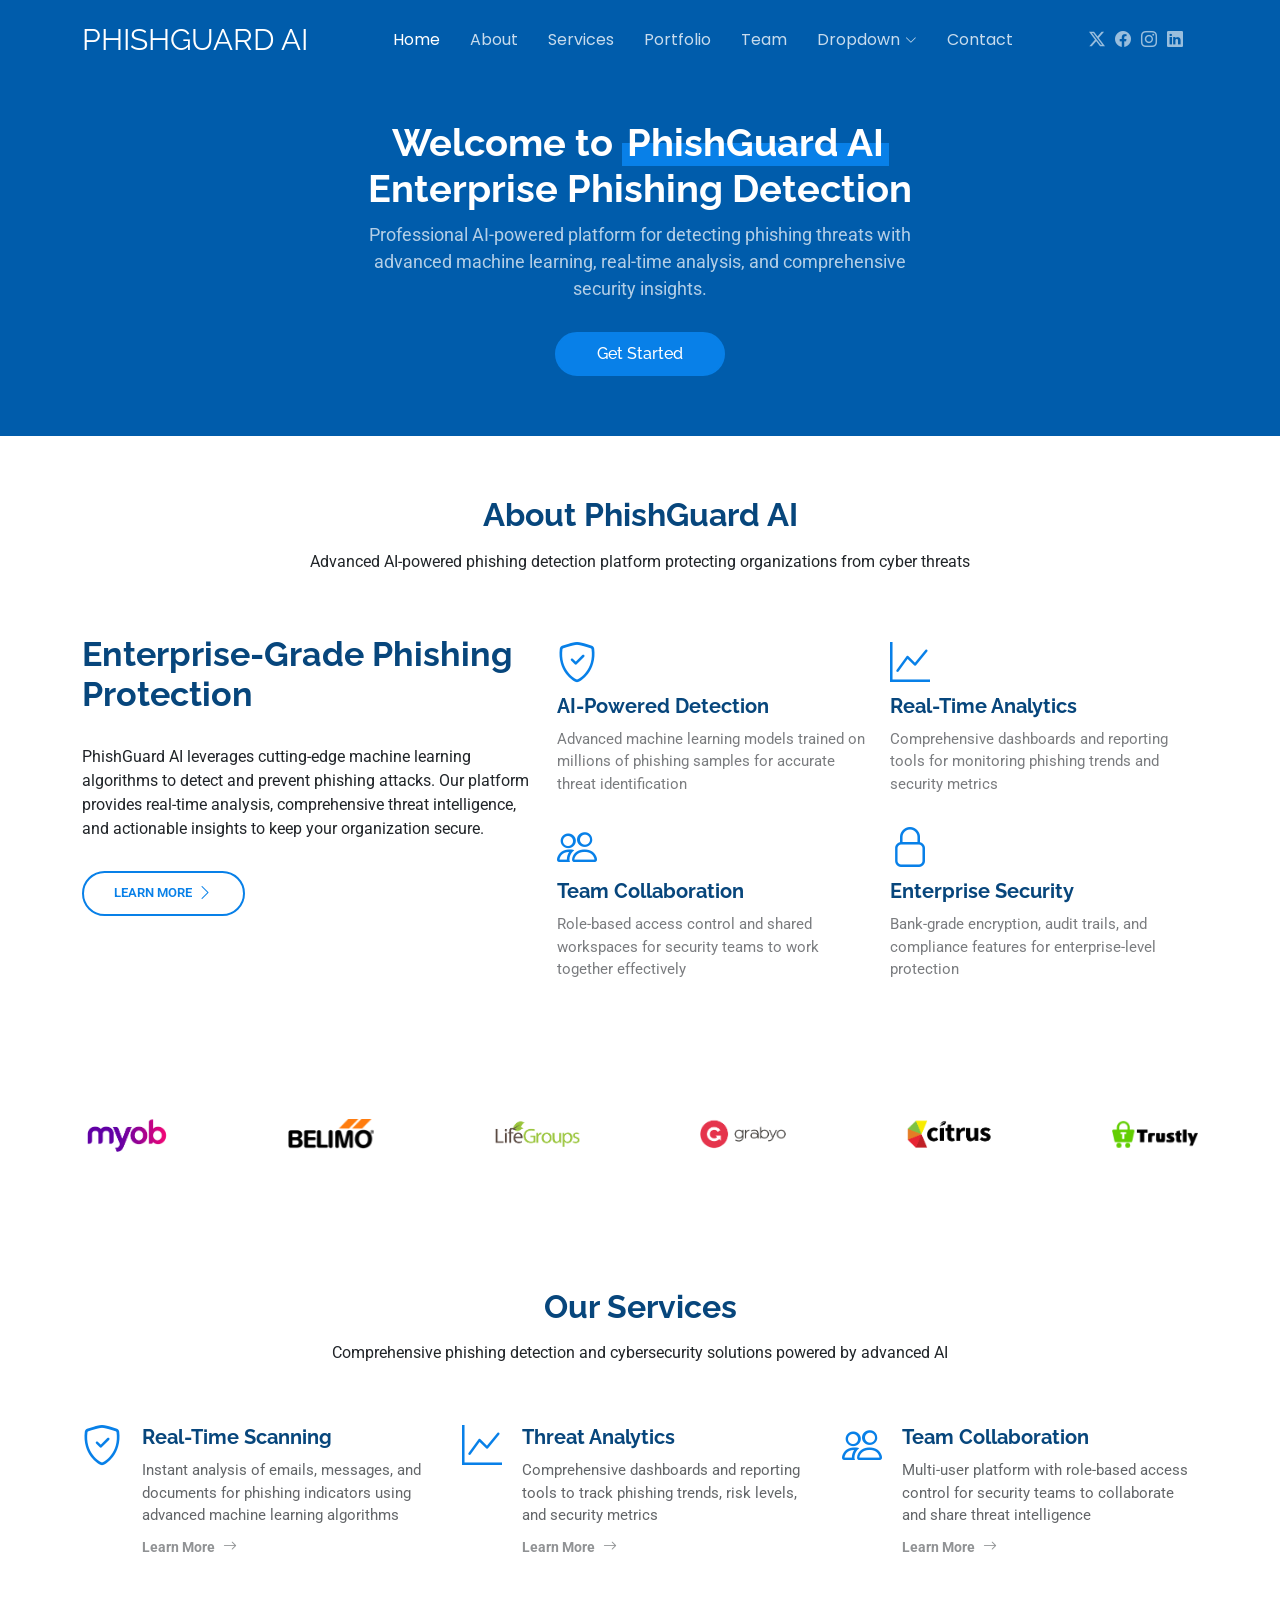
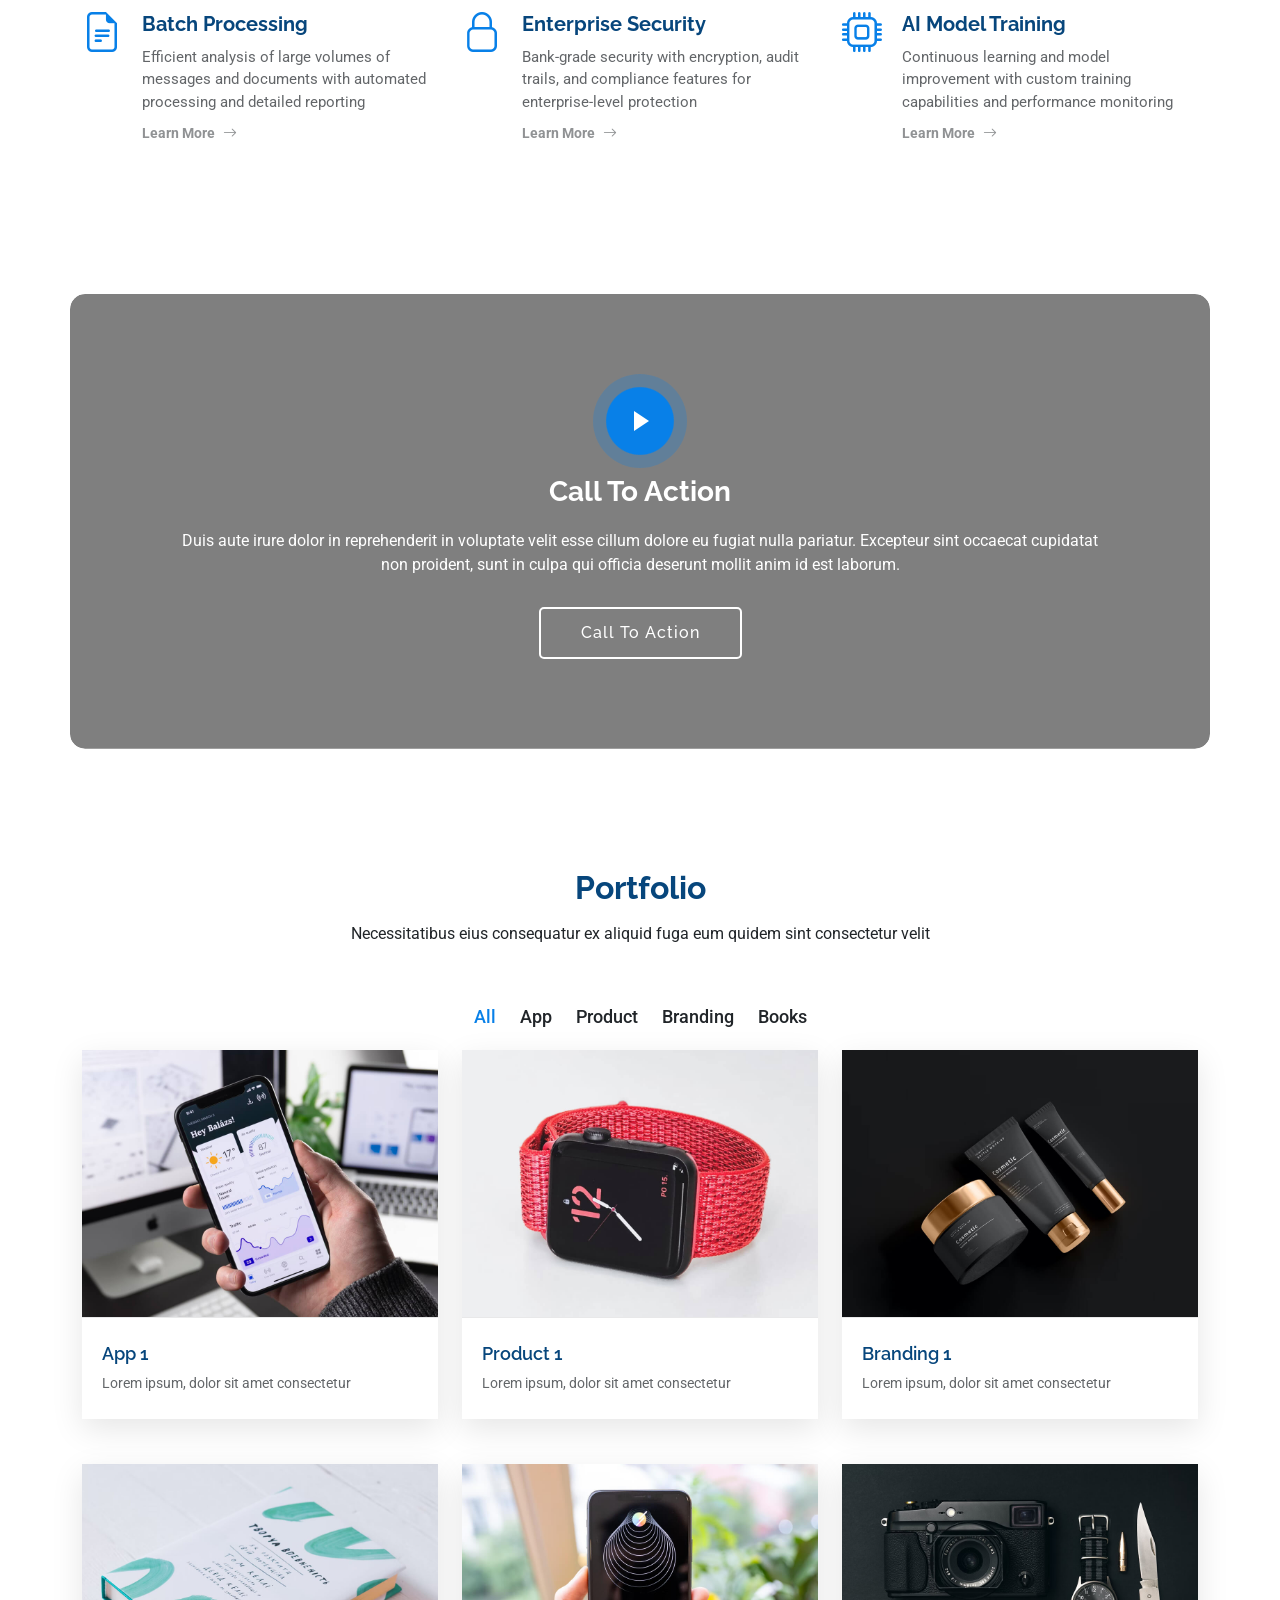
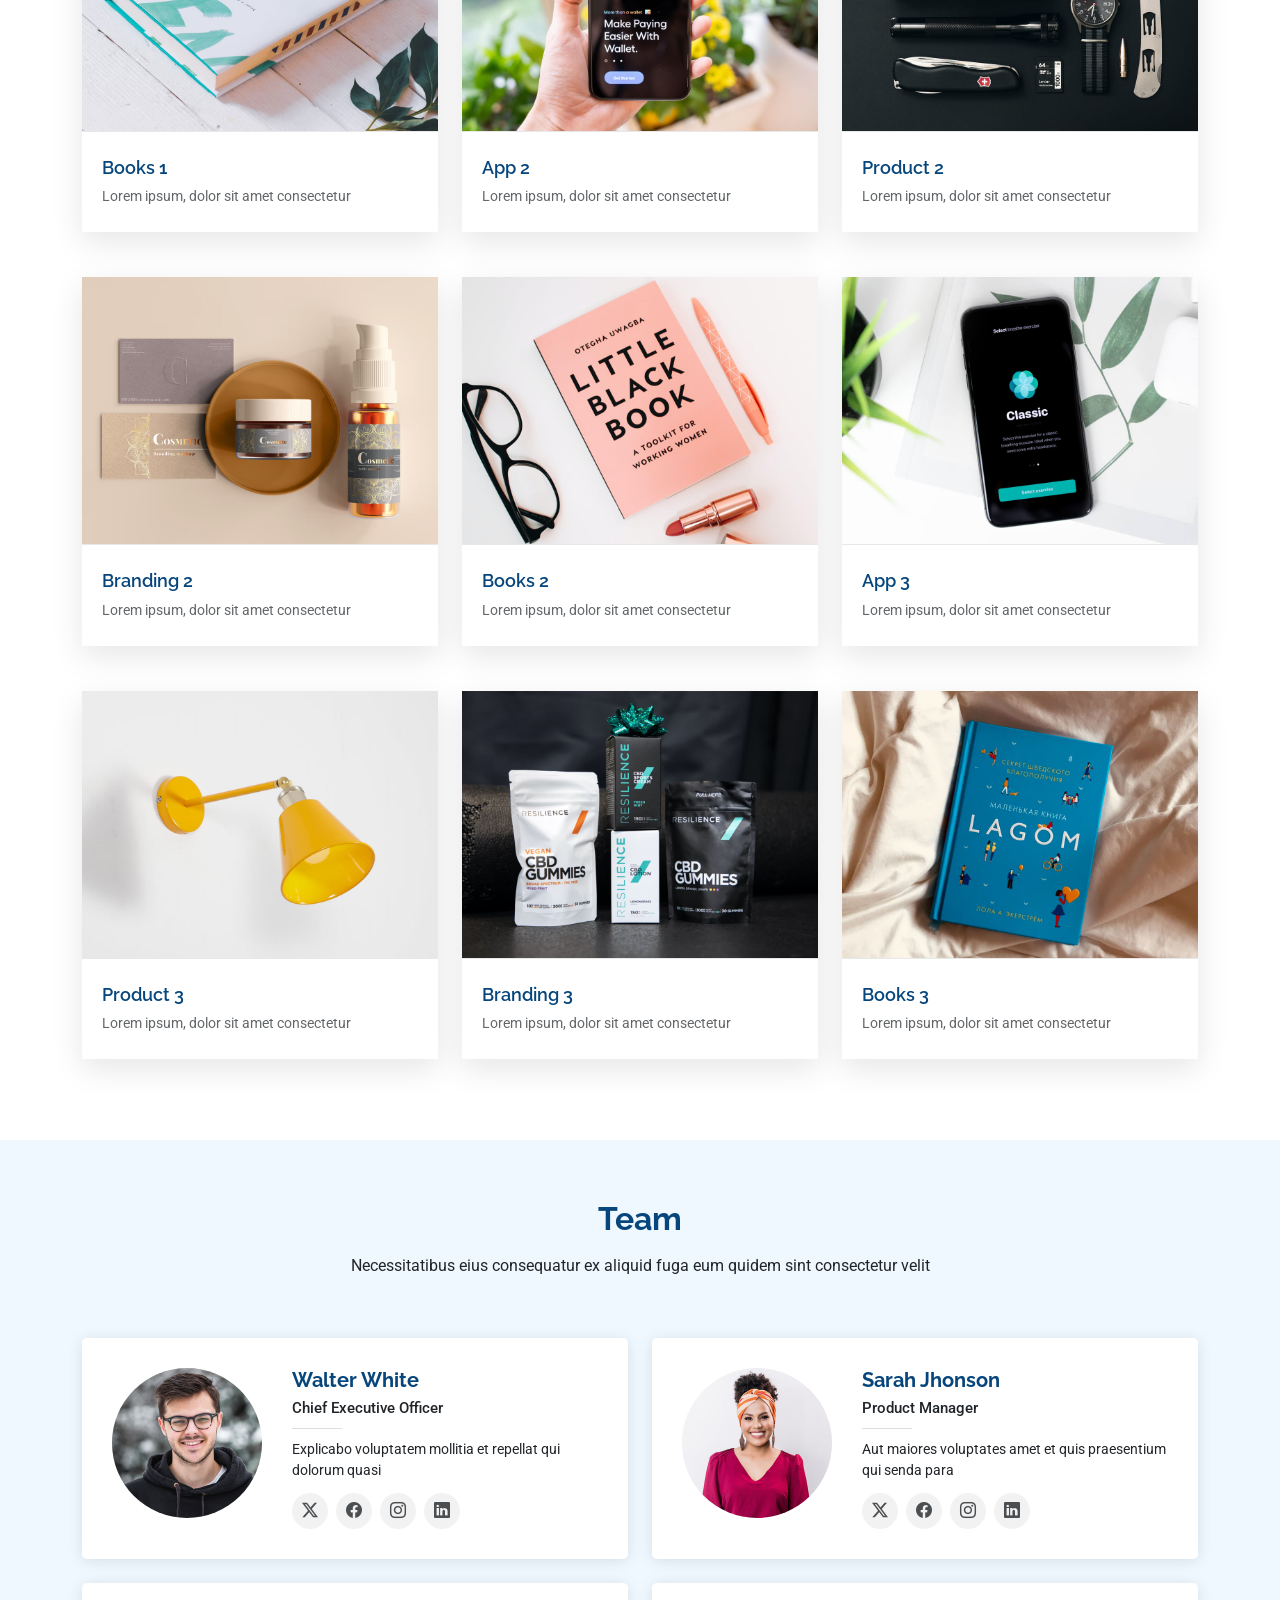
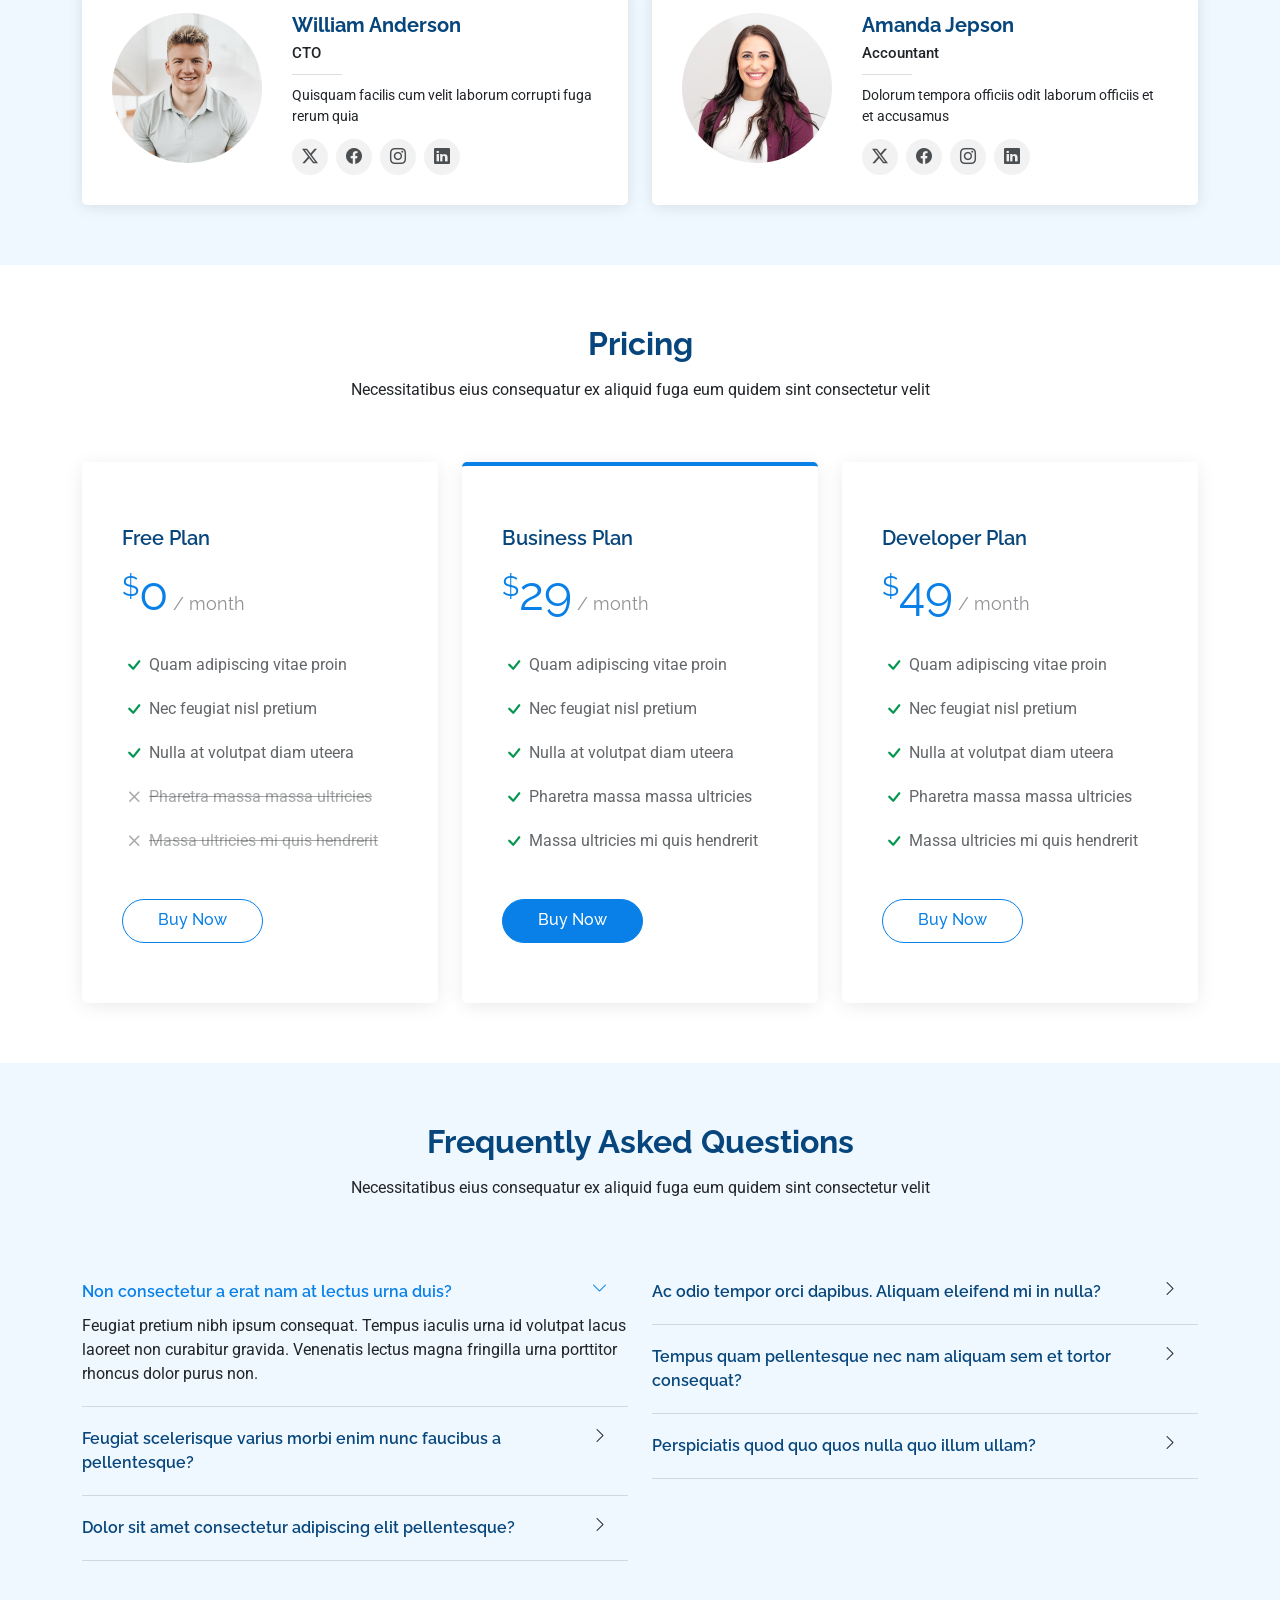
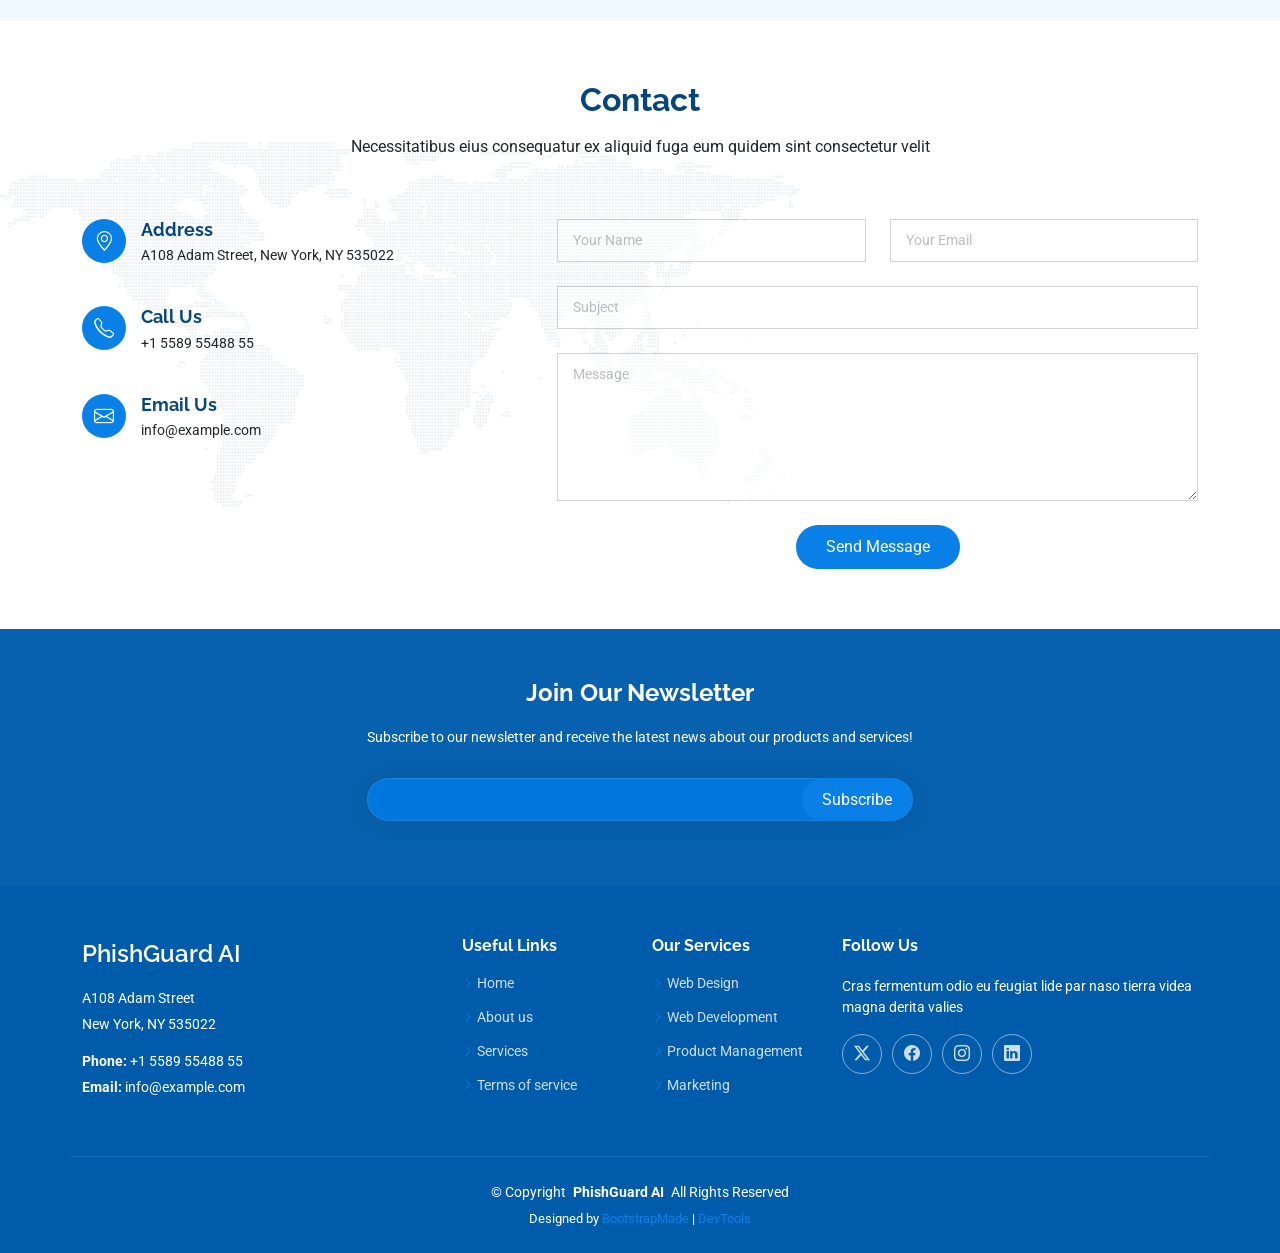
==== commit 3d4f05ae: "Update HTML template branding to PhishGuard AI" ====
--- a/app_template/Anyar/index.html
+++ b/app_template/Anyar/index.html
@@ -4,9 +4,9 @@
 <head>
   <meta charset="utf-8">
   <meta content="width=device-width, initial-scale=1.0" name="viewport">
-  <title>Index - Anyar Bootstrap Template</title>
-  <meta name="description" content="">
-  <meta name="keywords" content="">
+  <title>PhishGuard AI Enterprise - Professional Phishing Detection Platform</title>
+  <meta name="description" content="A professional phishing detection platform with authentication, SQLite persistence, role-based access control, explainable machine learning, saved history, batch analysis, analytics, and administrative control center.">
+  <meta name="keywords" content="phishing detection, AI, machine learning, cybersecurity, email security, threat analysis">
 
   <!-- Favicons -->
   <link href="assets/img/favicon.png" rel="icon">
@@ -44,7 +44,7 @@
       <a href="index.html" class="logo d-flex align-items-center me-auto me-xl-0">
         <!-- Uncomment the line below if you also wish to use an image logo -->
         <!-- <img src="assets/img/logo.png" alt=""> -->
-        <h1 class="sitename">Anyar</h1>
+        <h1 class="sitename">PhishGuard AI</h1>
       </a>
 
       <nav id="navmenu" class="navmenu">
@@ -94,8 +94,8 @@
       <div class="container">
         <div class="row justify-content-center">
           <div class="col-lg-6 text-center" data-aos="fade-up" data-aos-delay="100">
-            <h2><span>Welcome to </span><span class="underlight">Anyar</span> <span>Occaecati aliquam et in ut omnis</span></h2>
-            <p>Blanditiis praesentium aliquam illum tempore incidunt debitis dolorem magni est deserunt sed qui libero. Qui voluptas amet.</p>
+            <h2><span>Welcome to </span><span class="underlight">PhishGuard AI</span> <span>Enterprise Phishing Detection</span></h2>
+            <p>Professional AI-powered platform for detecting phishing threats with advanced machine learning, real-time analysis, and comprehensive security insights.</p>
             <a href="#about" class="btn-get-started">Get Started</a>
           </div>
         </div>
@@ -108,8 +108,8 @@
 
       <!-- Section Title -->
       <div class="container section-title" data-aos="fade-up">
-        <h2>About</h2>
-        <p>Necessitatibus eius consequatur ex aliquid fuga eum quidem sint consectetur velit</p>
+        <h2>About PhishGuard AI</h2>
+        <p>Advanced AI-powered phishing detection platform protecting organizations from cyber threats</p>
       </div><!-- End Section Title -->
 
       <div class="container">
@@ -117,38 +117,38 @@
         <div class="row gy-5">
 
           <div class="content col-xl-5 d-flex flex-column" data-aos="fade-up" data-aos-delay="100">
-            <h3>Voluptatem dignissimos provident quasi</h3>
+            <h3>Enterprise-Grade Phishing Protection</h3>
             <p>
-              Lorem ipsum dolor sit amet, consectetur adipiscing elit, sed do eiusmod tempor incididunt ut labore et dolore magna aliqua. Duis aute irure dolor in reprehenderit
+              PhishGuard AI leverages cutting-edge machine learning algorithms to detect and prevent phishing attacks. Our platform provides real-time analysis, comprehensive threat intelligence, and actionable insights to keep your organization secure.
             </p>
-            <a href="#" class="about-btn align-self-center align-self-xl-start"><span>About us</span> <i class="bi bi-chevron-right"></i></a>
+            <a href="#" class="about-btn align-self-center align-self-xl-start"><span>Learn More</span> <i class="bi bi-chevron-right"></i></a>
           </div>
 
           <div class="col-xl-7" data-aos="fade-up" data-aos-delay="200">
             <div class="row gy-4">
 
               <div class="col-md-6 icon-box position-relative">
-                <i class="bi bi-briefcase"></i>
-                <h4><a href="" class="stretched-link">Corporis voluptates sit</a></h4>
-                <p>Consequuntur sunt aut quasi enim aliquam quae harum pariatur laboris nisi ut aliquip</p>
+                <i class="bi bi-shield-check"></i>
+                <h4><a href="" class="stretched-link">AI-Powered Detection</a></h4>
+                <p>Advanced machine learning models trained on millions of phishing samples for accurate threat identification</p>
               </div><!-- Icon-Box -->
 
               <div class="col-md-6 icon-box position-relative">
-                <i class="bi bi-gem"></i>
-                <h4><a href="" class="stretched-link">Ullamco laboris nisi</a></h4>
-                <p>Excepteur sint occaecat cupidatat non proident, sunt in culpa qui officia deserunt</p>
+                <i class="bi bi-graph-up"></i>
+                <h4><a href="" class="stretched-link">Real-Time Analytics</a></h4>
+                <p>Comprehensive dashboards and reporting tools for monitoring phishing trends and security metrics</p>
               </div><!-- Icon-Box -->
 
               <div class="col-md-6 icon-box position-relative">
-                <i class="bi bi-broadcast"></i>
-                <h4><a href="" class="stretched-link">Labore consequatur</a></h4>
-                <p>Aut suscipit aut cum nemo deleniti aut omnis. Doloribus ut maiores omnis facere</p>
+                <i class="bi bi-people"></i>
+                <h4><a href="" class="stretched-link">Team Collaboration</a></h4>
+                <p>Role-based access control and shared workspaces for security teams to work together effectively</p>
               </div><!-- Icon-Box -->
 
               <div class="col-md-6 icon-box position-relative">
-                <i class="bi bi-easel"></i>
-                <h4><a href="" class="stretched-link">Beatae veritatis</a></h4>
-                <p>Expedita veritatis consequuntur nihil tempore laudantium vitae denat pacta</p>
+                <i class="bi bi-lock"></i>
+                <h4><a href="" class="stretched-link">Enterprise Security</a></h4>
+                <p>Bank-grade encryption, audit trails, and compliance features for enterprise-level protection</p>
               </div><!-- Icon-Box -->
 
             </div>
@@ -220,8 +220,8 @@
 
       <!-- Section Title -->
       <div class="container section-title" data-aos="fade-up">
-        <h2>Services</h2>
-        <p>Necessitatibus eius consequatur ex aliquid fuga eum quidem sint consectetur velit</p>
+        <h2>Our Services</h2>
+        <p>Comprehensive phishing detection and cybersecurity solutions powered by advanced AI</p>
       </div><!-- End Section Title -->
 
       <div class="container">
@@ -229,56 +229,56 @@
         <div class="row gy-4">
 
           <div class="col-lg-4 col-md-6 service-item d-flex" data-aos="fade-up" data-aos-delay="100">
-            <div class="icon flex-shrink-0"><i class="bi bi-briefcase"></i></div>
+            <div class="icon flex-shrink-0"><i class="bi bi-shield-check"></i></div>
             <div>
-              <h4 class="title">Lorem Ipsum</h4>
-              <p class="description">Voluptatum deleniti atque corrupti quos dolores et quas molestias excepturi sint occaecati cupiditate non provident</p>
+              <h4 class="title">Real-Time Scanning</h4>
+              <p class="description">Instant analysis of emails, messages, and documents for phishing indicators using advanced machine learning algorithms</p>
               <a href="service-details.html" class="readmore stretched-link"><span>Learn More</span><i class="bi bi-arrow-right"></i></a>
             </div>
           </div>
           <!-- End Service Item -->
 
           <div class="col-lg-4 col-md-6 service-item d-flex" data-aos="fade-up" data-aos-delay="200">
-            <div class="icon flex-shrink-0"><i class="bi bi-card-checklist"></i></div>
+            <div class="icon flex-shrink-0"><i class="bi bi-graph-up"></i></div>
             <div>
-              <h4 class="title">Dolor Sitema</h4>
-              <p class="description">Minim veniam, quis nostrud exercitation ullamco laboris nisi ut aliquip ex ea commodo consequat tarad limino ata</p>
+              <h4 class="title">Threat Analytics</h4>
+              <p class="description">Comprehensive dashboards and reporting tools to track phishing trends, risk levels, and security metrics</p>
               <a href="service-details.html" class="readmore stretched-link"><span>Learn More</span><i class="bi bi-arrow-right"></i></a>
             </div>
           </div><!-- End Service Item -->
 
           <div class="col-lg-4 col-md-6 service-item d-flex" data-aos="fade-up" data-aos-delay="300">
-            <div class="icon flex-shrink-0"><i class="bi bi-bar-chart"></i></div>
+            <div class="icon flex-shrink-0"><i class="bi bi-people"></i></div>
             <div>
-              <h4 class="title">Sed ut perspiciatis</h4>
-              <p class="description">Duis aute irure dolor in reprehenderit in voluptate velit esse cillum dolore eu fugiat nulla pariatur</p>
+              <h4 class="title">Team Collaboration</h4>
+              <p class="description">Multi-user platform with role-based access control for security teams to collaborate and share threat intelligence</p>
               <a href="service-details.html" class="readmore stretched-link"><span>Learn More</span><i class="bi bi-arrow-right"></i></a>
             </div>
           </div><!-- End Service Item -->
 
           <div class="col-lg-4 col-md-6 service-item d-flex" data-aos="fade-up" data-aos-delay="400">
-            <div class="icon flex-shrink-0"><i class="bi bi-binoculars"></i></div>
+            <div class="icon flex-shrink-0"><i class="bi bi-file-earmark-text"></i></div>
             <div>
-              <h4 class="title">Magni Dolores</h4>
-              <p class="description">Excepteur sint occaecat cupidatat non proident, sunt in culpa qui officia deserunt mollit anim id est laborum</p>
+              <h4 class="title">Batch Processing</h4>
+              <p class="description">Efficient analysis of large volumes of messages and documents with automated processing and detailed reporting</p>
               <a href="service-details.html" class="readmore stretched-link"><span>Learn More</span><i class="bi bi-arrow-right"></i></a>
             </div>
           </div><!-- End Service Item -->
 
           <div class="col-lg-4 col-md-6 service-item d-flex" data-aos="fade-up" data-aos-delay="500">
-            <div class="icon flex-shrink-0"><i class="bi bi-brightness-high"></i></div>
+            <div class="icon flex-shrink-0"><i class="bi bi-lock"></i></div>
             <div>
-              <h4 class="title">Nemo Enim</h4>
-              <p class="description">At vero eos et accusamus et iusto odio dignissimos ducimus qui blanditiis praesentium voluptatum deleniti atque</p>
+              <h4 class="title">Enterprise Security</h4>
+              <p class="description">Bank-grade security with encryption, audit trails, and compliance features for enterprise-level protection</p>
               <a href="service-details.html" class="readmore stretched-link"><span>Learn More</span><i class="bi bi-arrow-right"></i></a>
             </div>
           </div><!-- End Service Item -->
 
           <div class="col-lg-4 col-md-6 service-item d-flex" data-aos="fade-up" data-aos-delay="600">
-            <div class="icon flex-shrink-0"><i class="bi bi-calendar4-week"></i></div>
+            <div class="icon flex-shrink-0"><i class="bi bi-cpu"></i></div>
             <div>
-              <h4 class="title">Eiusmod Tempor</h4>
-              <p class="description">Et harum quidem rerum facilis est et expedita distinctio. Nam libero tempore, cum soluta nobis est eligendi</p>
+              <h4 class="title">AI Model Training</h4>
+              <p class="description">Continuous learning and model improvement with custom training capabilities and performance monitoring</p>
               <a href="service-details.html" class="readmore stretched-link"><span>Learn More</span><i class="bi bi-arrow-right"></i></a>
             </div>
           </div><!-- End Service Item -->
@@ -796,7 +796,7 @@
       <div class="row gy-4">
         <div class="col-lg-4 col-md-6 footer-about">
           <a href="index.html" class="d-flex align-items-center">
-            <span class="sitename">Anyar</span>
+            <span class="sitename">PhishGuard AI</span>
           </a>
           <div class="footer-contact pt-3">
             <p>A108 Adam Street</p>
@@ -841,7 +841,7 @@
     </div>
 
     <div class="container copyright text-center mt-4">
-      <p>© <span>Copyright</span> <strong class="px-1 sitename">Anyar</strong> <span>All Rights Reserved</span></p>
+      <p>© <span>Copyright</span> <strong class="px-1 sitename">PhishGuard AI</strong> <span>All Rights Reserved</span></p>
       <div class="credits">
         <!-- All the links in the footer should remain intact. -->
         <!-- You can delete the links only if you've purchased the pro version. -->
